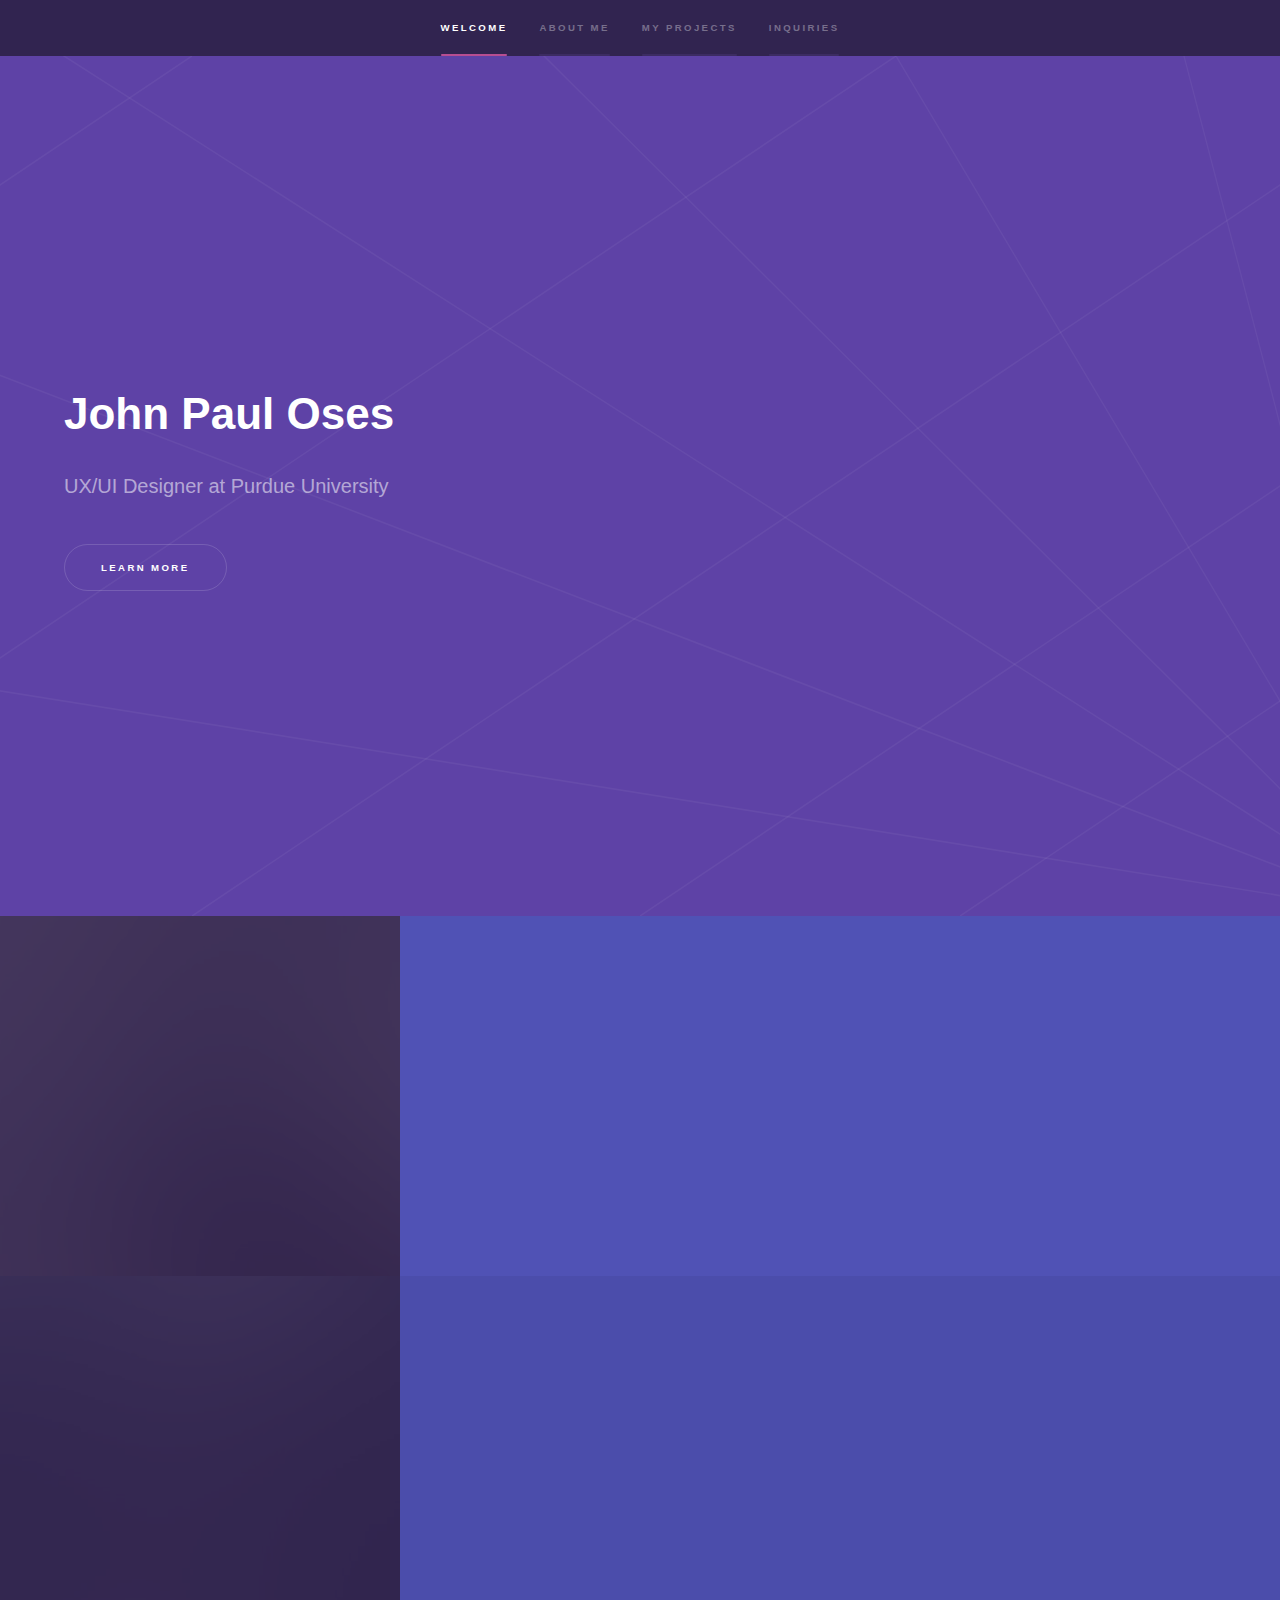
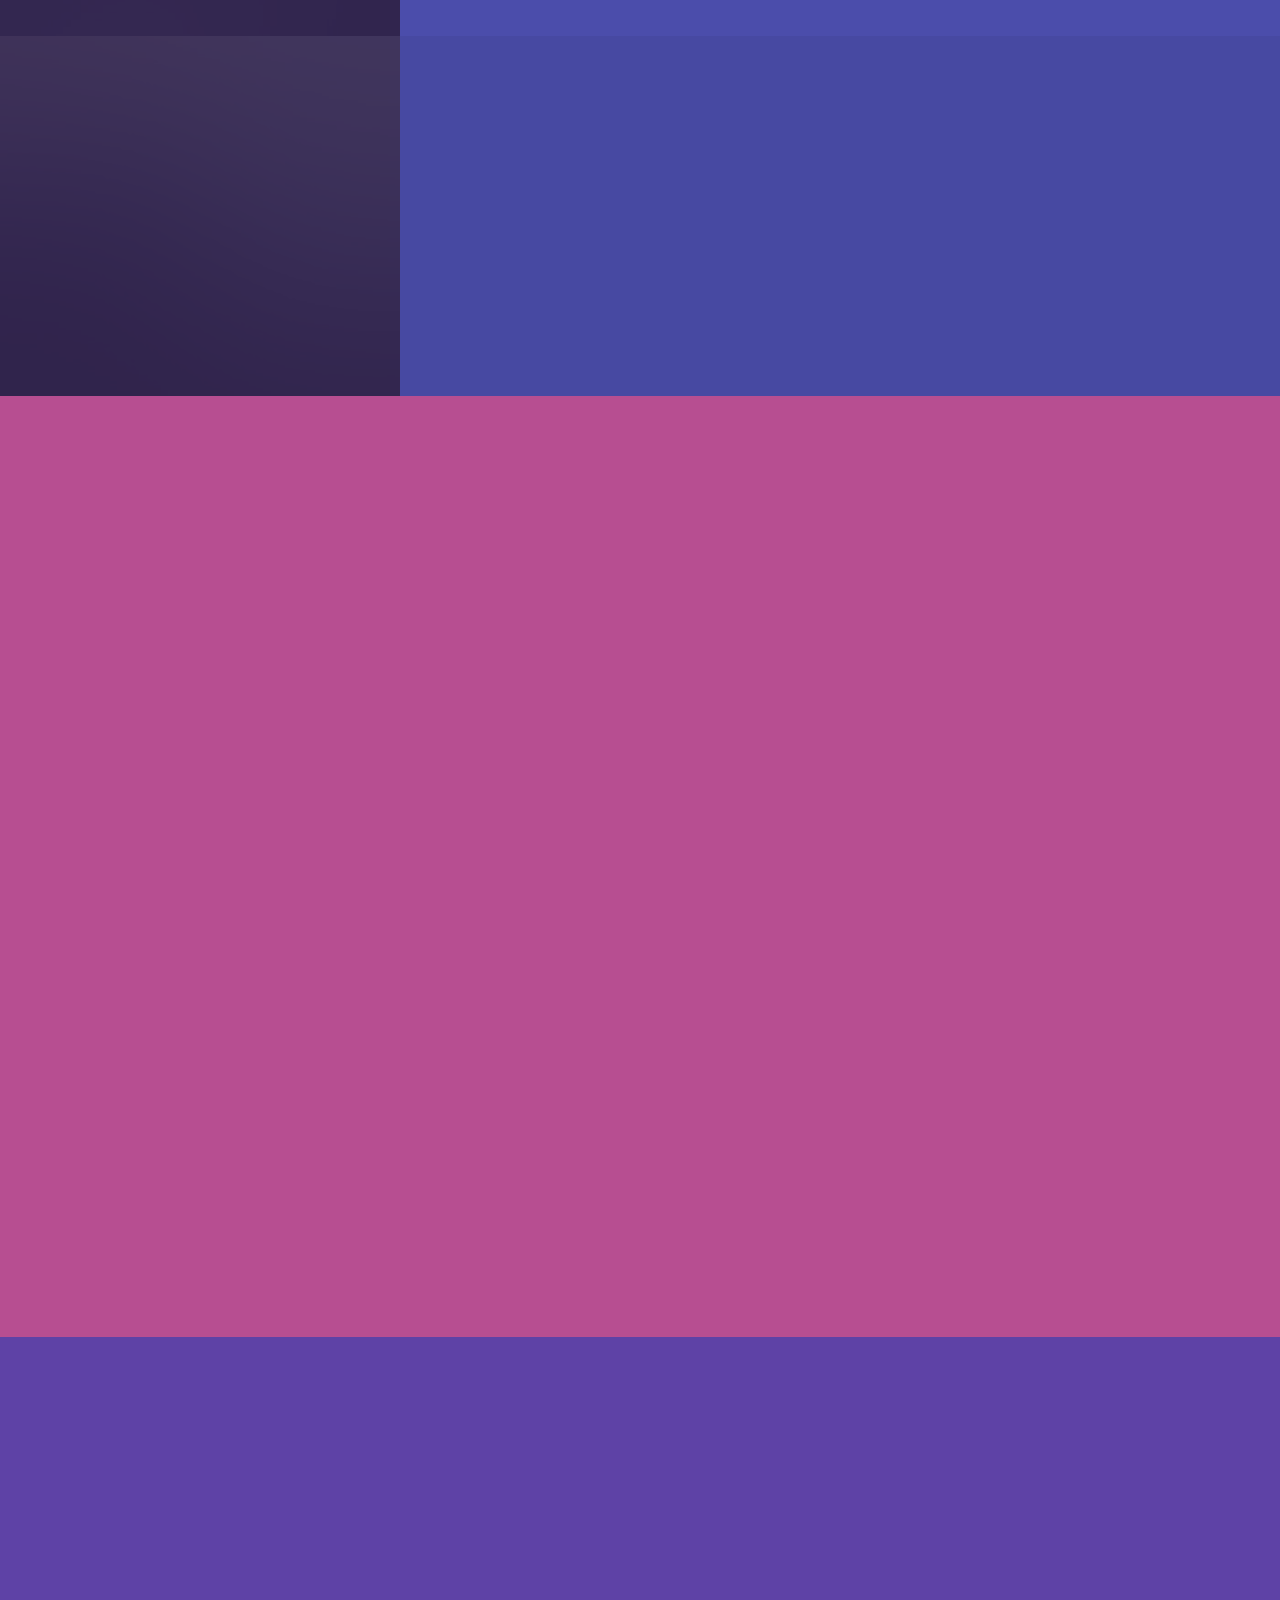
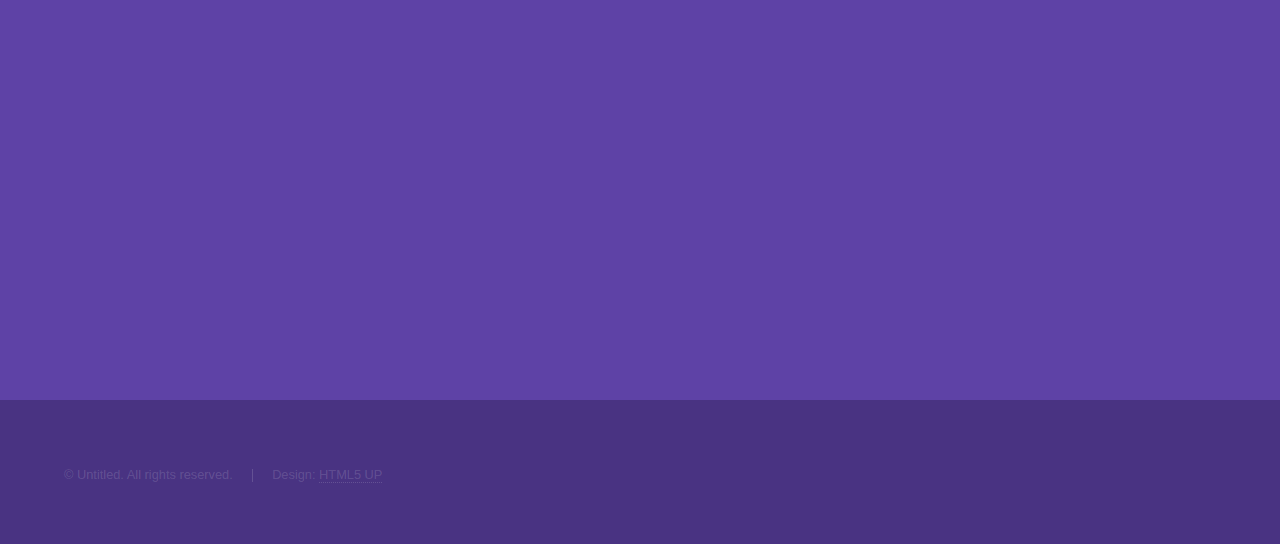
==== index.html @ 726fd867 "test commit" ====
<!DOCTYPE HTML>
<!--
	Hyperspace by HTML5 UP
	html5up.net | @ajlkn
	Free for personal and commercial use under the CCA 3.0 license (html5up.net/license)
-->
<html>
	<head>
		<title>John Paul Oses</title>
		<meta charset="utf-8" />
		<meta name="viewport" content="width=device-width, initial-scale=1, user-scalable=no" />
		<link rel="stylesheet" href="assets/css/main.css" />
		<noscript><link rel="stylesheet" href="assets/css/noscript.css" /></noscript>
	</head>
	<body class="is-preload">

		<!-- Sidebar -->
			<section id="sidebar">
				<div class="inner">
					<nav>
						<ul>
							<li><a href="#intro">Welcome</a></li>
							<li><a href="#one">About Me</a></li>
							<li><a href="#two">My Projects</a></li>
							<li><a href="#three">Inquiries</a></li>
						</ul>
					</nav>
				</div>
			</section>

		<!-- Wrapper -->
			<div id="wrapper">

				<!-- Intro -->
					<section id="intro" class="wrapper style1 fullscreen fade-up">
						<div class="inner">
							<h1>John Paul Oses</h1>
							<p>UX/UI Designer at Purdue University</p>
							<ul class="actions">
								<li><a href="#one" class="button scrolly">Learn more</a></li>
							</ul>
						</div>
					</section>

				<!-- One -->
					<section id="one" class="wrapper style2 spotlights">
						<section>
							<a href="#" class="image"><img src="images/pic01.jpg" alt="" data-position="center center" /></a>
							<div class="content">
								<div class="inner">
									<h2>Sed ipsum dolor</h2>
									<p>Phasellus convallis elit id ullamcorper pulvinar. Duis aliquam turpis mauris, eu ultricies erat malesuada quis. Aliquam dapibus.</p>
									<ul class="actions">
										<li><a href="generic.html" class="button">Learn more</a></li>
									</ul>
								</div>
							</div>
						</section>
						<section>
							<a href="#" class="image"><img src="images/pic02.jpg" alt="" data-position="top center" /></a>
							<div class="content">
								<div class="inner">
									<h2>Feugiat consequat</h2>
									<p>Phasellus convallis elit id ullamcorper pulvinar. Duis aliquam turpis mauris, eu ultricies erat malesuada quis. Aliquam dapibus.</p>
									<ul class="actions">
										<li><a href="generic.html" class="button">Learn more</a></li>
									</ul>
								</div>
							</div>
						</section>
						<section>
							<a href="#" class="image"><img src="images/pic03.jpg" alt="" data-position="25% 25%" /></a>
							<div class="content">
								<div class="inner">
									<h2>Ultricies aliquam</h2>
									<p>Phasellus convallis elit id ullamcorper pulvinar. Duis aliquam turpis mauris, eu ultricies erat malesuada quis. Aliquam dapibus.</p>
									<ul class="actions">
										<li><a href="generic.html" class="button">Learn more</a></li>
									</ul>
								</div>
							</div>
						</section>
					</section>

				<!-- Two -->
					<section id="two" class="wrapper style3 fade-up">
						<div class="inner">
							<h2>What we do</h2>
							<p>Phasellus convallis elit id ullamcorper pulvinar. Duis aliquam turpis mauris, eu ultricies erat malesuada quis. Aliquam dapibus, lacus eget hendrerit bibendum, urna est aliquam sem, sit amet imperdiet est velit quis lorem.</p>
							<div class="features">
								<section>
									<span class="icon major fa-code"></span>
									<h3>Lorem ipsum amet</h3>
									<p>Phasellus convallis elit id ullam corper amet et pulvinar. Duis aliquam turpis mauris, sed ultricies erat dapibus.</p>
								</section>
								<section>
									<span class="icon major fa-lock"></span>
									<h3>Aliquam sed nullam</h3>
									<p>Phasellus convallis elit id ullam corper amet et pulvinar. Duis aliquam turpis mauris, sed ultricies erat dapibus.</p>
								</section>
								<section>
									<span class="icon major fa-cog"></span>
									<h3>Sed erat ullam corper</h3>
									<p>Phasellus convallis elit id ullam corper amet et pulvinar. Duis aliquam turpis mauris, sed ultricies erat dapibus.</p>
								</section>
								<section>
									<span class="icon major fa-desktop"></span>
									<h3>Veroeros quis lorem</h3>
									<p>Phasellus convallis elit id ullam corper amet et pulvinar. Duis aliquam turpis mauris, sed ultricies erat dapibus.</p>
								</section>
								<section>
									<span class="icon major fa-chain"></span>
									<h3>Urna quis bibendum</h3>
									<p>Phasellus convallis elit id ullam corper amet et pulvinar. Duis aliquam turpis mauris, sed ultricies erat dapibus.</p>
								</section>
								<section>
									<span class="icon major fa-diamond"></span>
									<h3>Aliquam urna dapibus</h3>
									<p>Phasellus convallis elit id ullam corper amet et pulvinar. Duis aliquam turpis mauris, sed ultricies erat dapibus.</p>
								</section>
							</div>
							<ul class="actions">
								<li><a href="generic.html" class="button">Learn more</a></li>
							</ul>
						</div>
					</section>

				<!-- Three -->
					<section id="three" class="wrapper style1 fade-up">
						<div class="inner">
							<h2>Get in touch</h2>
							<p>Phasellus convallis elit id ullamcorper pulvinar. Duis aliquam turpis mauris, eu ultricies erat malesuada quis. Aliquam dapibus, lacus eget hendrerit bibendum, urna est aliquam sem, sit amet imperdiet est velit quis lorem.</p>
							<div class="split style1">
								<section>
									<form method="post" action="#">
										<div class="fields">
											<div class="field half">
												<label for="name">Name</label>
												<input type="text" name="name" id="name" />
											</div>
											<div class="field half">
												<label for="email">Email</label>
												<input type="text" name="email" id="email" />
											</div>
											<div class="field">
												<label for="message">Message</label>
												<textarea name="message" id="message" rows="5"></textarea>
											</div>
										</div>
										<ul class="actions">
											<li><a href="" class="button submit">Send Message</a></li>
										</ul>
									</form>
								</section>
								<section>
									<ul class="contact">
										<li>
											<h3>Address</h3>
											<span>12345 Somewhere Road #654<br />
											Nashville, TN 00000-0000<br />
											USA</span>
										</li>
										<li>
											<h3>Email</h3>
											<a href="#">user@untitled.tld</a>
										</li>
										<li>
											<h3>Phone</h3>
											<span>(000) 000-0000</span>
										</li>
										<li>
											<h3>Social</h3>
											<ul class="icons">
												<li><a href="#" class="fa-twitter"><span class="label">Twitter</span></a></li>
												<li><a href="#" class="fa-facebook"><span class="label">Facebook</span></a></li>
												<li><a href="#" class="fa-github"><span class="label">GitHub</span></a></li>
												<li><a href="#" class="fa-instagram"><span class="label">Instagram</span></a></li>
												<li><a href="#" class="fa-linkedin"><span class="label">LinkedIn</span></a></li>
											</ul>
										</li>
									</ul>
								</section>
							</div>
						</div>
					</section>

			</div>

		<!-- Footer -->
			<footer id="footer" class="wrapper style1-alt">
				<div class="inner">
					<ul class="menu">
						<li>&copy; Untitled. All rights reserved.</li><li>Design: <a href="http://html5up.net">HTML5 UP</a></li>
					</ul>
				</div>
			</footer>

		<!-- Scripts -->
			<script src="assets/js/jquery.min.js"></script>
			<script src="assets/js/jquery.scrollex.min.js"></script>
			<script src="assets/js/jquery.scrolly.min.js"></script>
			<script src="assets/js/browser.min.js"></script>
			<script src="assets/js/breakpoints.min.js"></script>
			<script src="assets/js/util.js"></script>
			<script src="assets/js/main.js"></script>

	</body>
</html>
---- assets/css/main.css ----
@import url(font-awesome.min.css);

/*
	Hyperspace by HTML5 UP
	html5up.net | @ajlkn
	Free for personal and commercial use under the CCA 3.0 license (html5up.net/license)
*/

html, body, div, span, applet, object,
iframe, h1, h2, h3, h4, h5, h6, p, blockquote,
pre, a, abbr, acronym, address, big, cite,
code, del, dfn, em, img, ins, kbd, q, s, samp,
small, strike, strong, sub, sup, tt, var, b,
u, i, center, dl, dt, dd, ol, ul, li, fieldset,
form, label, legend, table, caption, tbody,
tfoot, thead, tr, th, td, article, aside,
canvas, details, embed, figure, figcaption,
footer, header, hgroup, menu, nav, output, ruby,
section, summary, time, mark, audio, video {
	margin: 0;
	padding: 0;
	border: 0;
	font-size: 100%;
	font: inherit;
	vertical-align: baseline;}

article, aside, details, figcaption, figure,
footer, header, hgroup, menu, nav, section {
	display: block;}

body {
	line-height: 1;
}

ol, ul {
	list-style: none;
}

blockquote, q {
	quotes: none;
}

	blockquote:before, blockquote:after, q:before, q:after {
		content: '';
		content: none;
	}

table {
	border-collapse: collapse;
	border-spacing: 0;
}

body {
	-webkit-text-size-adjust: none;
}

mark {
	background-color: transparent;
	color: inherit;
}

input::-moz-focus-inner {
	border: 0;
	padding: 0;
}

input, select, textarea {
	-moz-appearance: none;
	-webkit-appearance: none;
	-ms-appearance: none;
	appearance: none;
}

/* Basic */

	@-ms-viewport {
		width: device-width;
	}

	body {
		-ms-overflow-style: scrollbar;
	}

	@media screen and (max-width: 480px) {

		html, body {
			min-width: 320px;
		}

	}

	html {
		box-sizing: border-box;
	}

	*, *:before, *:after {
		box-sizing: inherit;
	}

	body {
		background: #312450;
	}

		body.is-preload *, body.is-preload *:before, body.is-preload *:after {
			-moz-animation: none !important;
			-webkit-animation: none !important;
			-ms-animation: none !important;
			animation: none !important;
			-moz-transition: none !important;
			-webkit-transition: none !important;
			-ms-transition: none !important;
			transition: none !important;
		}

/* Type */

	body, input, select, textarea {
		color: rgba(255, 255, 255, 0.55);
		font-family: Arial, Helvetica, sans-serif;
		font-size: 16.5pt;
		font-weight: normal;
		line-height: 1.75;
	}

		@media screen and (max-width: 1680px) {

			body, input, select, textarea {
				font-size: 13pt;
			}

		}

		@media screen and (max-width: 1280px) {

			body, input, select, textarea {
				font-size: 12pt;
			}

		}

		@media screen and (max-width: 360px) {

			body, input, select, textarea {
				font-size: 11pt;
			}

		}

	a {
		-moz-transition: color 0.2s ease, border-bottom-color 0.2s ease;
		-webkit-transition: color 0.2s ease, border-bottom-color 0.2s ease;
		-ms-transition: color 0.2s ease, border-bottom-color 0.2s ease;
		transition: color 0.2s ease, border-bottom-color 0.2s ease;
		border-bottom: dotted 1px rgba(255, 255, 255, 0.35);
		color: inherit;
		text-decoration: none;
	}

		a:hover {
			border-bottom-color: transparent;
			color: #ffffff;
		}

	strong, b {
		color: #ffffff;
		font-weight: bold;
	}

	em, i {
		font-style: italic;
	}

	p {
		margin: 0 0 2em 0;
	}

	h1, h2, h3, h4, h5, h6 {
		color: #ffffff;
		font-weight: bold;
		line-height: 1.5;
		margin: 0 0 0.5em 0;
	}

		h1 a, h2 a, h3 a, h4 a, h5 a, h6 a {
			color: inherit;
			text-decoration: none;
		}

	h1 {
		font-size: 2.75em;
	}

		h1.major {
			margin: 0 0 1.3em 0;
			position: relative;
			padding-bottom: 0.35em;
		}

			h1.major:after {
				background-image: -moz-linear-gradient(to right, #5e42a6, #b74e91);
				background-image: -webkit-linear-gradient(to right, #5e42a6, #b74e91);
				background-image: -ms-linear-gradient(to right, #5e42a6, #b74e91);
				background-image: linear-gradient(to right, #5e42a6, #b74e91);
				-moz-transition: max-width 0.2s ease;
				-webkit-transition: max-width 0.2s ease;
				-ms-transition: max-width 0.2s ease;
				transition: max-width 0.2s ease;
				border-radius: 0.2em;
				bottom: 0;
				content: '';
				height: 0.05em;
				position: absolute;
				right: 0;
				width: 100%;
			}

	h2 {
		font-size: 1.75em;
	}

	h3 {
		font-size: 1.1em;
	}

	h4 {
		font-size: 1em;
	}

	h5 {
		font-size: 0.8em;
	}

	h6 {
		font-size: 0.6em;
	}

	@media screen and (max-width: 736px) {

		h1 {
			font-size: 2em;
		}

		h2 {
			font-size: 1.25em;
		}

		h3 {
			font-size: 1em;
		}

		h4 {
			font-size: 0.8em;
		}

		h5 {
			font-size: 0.6em;
		}

		h6 {
			font-size: 0.6em;
		}

	}

	sub {
		font-size: 0.8em;
		position: relative;
		top: 0.5em;
	}

	sup {
		font-size: 0.8em;
		position: relative;
		top: -0.5em;
	}

	blockquote {
		border-left: solid 4px rgba(255, 255, 255, 0.15);
		font-style: italic;
		margin: 0 0 2em 0;
		padding: 0.5em 0 0.5em 2em;
	}

	code {
		background: rgba(255, 255, 255, 0.05);
		border-radius: 0.25em;
		border: solid 1px rgba(255, 255, 255, 0.15);
		font-family: "Courier New", monospace;
		font-size: 0.9em;
		margin: 0 0.25em;
		padding: 0.25em 0.65em;
	}

	pre {
		-webkit-overflow-scrolling: touch;
		font-family: "Courier New", monospace;
		font-size: 0.9em;
		margin: 0 0 2em 0;
	}

		pre code {
			display: block;
			line-height: 1.75em;
			padding: 1em 1.5em;
			overflow-x: auto;
		}

	hr {
		border: 0;
		border-bottom: solid 1px rgba(255, 255, 255, 0.15);
		margin: 2em 0;
	}

		hr.major {
			margin: 3em 0;
		}

	.align-left {
		text-align: left;
	}

	.align-center {
		text-align: center;
	}

	.align-right {
		text-align: right;
	}

/* Row */

	.row {
		display: flex;
		flex-wrap: wrap;
		box-sizing: border-box;
		align-items: stretch;
	}

		.row > * {
			box-sizing: border-box;
		}

		.row.gtr-uniform > * > :last-child {
			margin-bottom: 0;
		}

		.row.aln-left {
			justify-content: flex-start;
		}

		.row.aln-center {
			justify-content: center;
		}

		.row.aln-right {
			justify-content: flex-end;
		}

		.row.aln-top {
			align-items: flex-start;
		}

		.row.aln-middle {
			align-items: center;
		}

		.row.aln-bottom {
			align-items: flex-end;
		}

		.row > .imp {
			order: -1;
		}

		.row > .col-1 {
			width: 8.3333333333%;
		}

		.row > .off-1 {
			margin-left: 8.3333333333%;
		}

		.row > .col-2 {
			width: 16.6666666667%;
		}

		.row > .off-2 {
			margin-left: 16.6666666667%;
		}

		.row > .col-3 {
			width: 25%;
		}

		.row > .off-3 {
			margin-left: 25%;
		}

		.row > .col-4 {
			width: 33.3333333333%;
		}

		.row > .off-4 {
			margin-left: 33.3333333333%;
		}

		.row > .col-5 {
			width: 41.6666666667%;
		}

		.row > .off-5 {
			margin-left: 41.6666666667%;
		}

		.row > .col-6 {
			width: 50%;
		}

		.row > .off-6 {
			margin-left: 50%;
		}

		.row > .col-7 {
			width: 58.3333333333%;
		}

		.row > .off-7 {
			margin-left: 58.3333333333%;
		}

		.row > .col-8 {
			width: 66.6666666667%;
		}

		.row > .off-8 {
			margin-left: 66.6666666667%;
		}

		.row > .col-9 {
			width: 75%;
		}

		.row > .off-9 {
			margin-left: 75%;
		}

		.row > .col-10 {
			width: 83.3333333333%;
		}

		.row > .off-10 {
			margin-left: 83.3333333333%;
		}

		.row > .col-11 {
			width: 91.6666666667%;
		}

		.row > .off-11 {
			margin-left: 91.6666666667%;
		}

		.row > .col-12 {
			width: 100%;
		}

		.row > .off-12 {
			margin-left: 100%;
		}

		.row.gtr-0 {
			margin-top: 0;
			margin-left: 0em;
		}

			.row.gtr-0 > * {
				padding: 0 0 0 0em;
			}

			.row.gtr-0.gtr-uniform {
				margin-top: 0em;
			}

				.row.gtr-0.gtr-uniform > * {
					padding-top: 0em;
				}

		.row.gtr-25 {
			margin-top: 0;
			margin-left: -0.375em;
		}

			.row.gtr-25 > * {
				padding: 0 0 0 0.375em;
			}

			.row.gtr-25.gtr-uniform {
				margin-top: -0.375em;
			}

				.row.gtr-25.gtr-uniform > * {
					padding-top: 0.375em;
				}

		.row.gtr-50 {
			margin-top: 0;
			margin-left: -0.75em;
		}

			.row.gtr-50 > * {
				padding: 0 0 0 0.75em;
			}

			.row.gtr-50.gtr-uniform {
				margin-top: -0.75em;
			}

				.row.gtr-50.gtr-uniform > * {
					padding-top: 0.75em;
				}

		.row {
			margin-top: 0;
			margin-left: -1.5em;
		}

			.row > * {
				padding: 0 0 0 1.5em;
			}

			.row.gtr-uniform {
				margin-top: -1.5em;
			}

				.row.gtr-uniform > * {
					padding-top: 1.5em;
				}

		.row.gtr-150 {
			margin-top: 0;
			margin-left: -2.25em;
		}

			.row.gtr-150 > * {
				padding: 0 0 0 2.25em;
			}

			.row.gtr-150.gtr-uniform {
				margin-top: -2.25em;
			}

				.row.gtr-150.gtr-uniform > * {
					padding-top: 2.25em;
				}

		.row.gtr-200 {
			margin-top: 0;
			margin-left: -3em;
		}

			.row.gtr-200 > * {
				padding: 0 0 0 3em;
			}

			.row.gtr-200.gtr-uniform {
				margin-top: -3em;
			}

				.row.gtr-200.gtr-uniform > * {
					padding-top: 3em;
				}

		@media screen and (max-width: 1680px) {

			.row {
				display: flex;
				flex-wrap: wrap;
				box-sizing: border-box;
				align-items: stretch;
			}

				.row > * {
					box-sizing: border-box;
				}

				.row.gtr-uniform > * > :last-child {
					margin-bottom: 0;
				}

				.row.aln-left {
					justify-content: flex-start;
				}

				.row.aln-center {
					justify-content: center;
				}

				.row.aln-right {
					justify-content: flex-end;
				}

				.row.aln-top {
					align-items: flex-start;
				}

				.row.aln-middle {
					align-items: center;
				}

				.row.aln-bottom {
					align-items: flex-end;
				}

				.row > .imp-xlarge {
					order: -1;
				}

				.row > .col-1-xlarge {
					width: 8.3333333333%;
				}

				.row > .off-1-xlarge {
					margin-left: 8.3333333333%;
				}

				.row > .col-2-xlarge {
					width: 16.6666666667%;
				}

				.row > .off-2-xlarge {
					margin-left: 16.6666666667%;
				}

				.row > .col-3-xlarge {
					width: 25%;
				}

				.row > .off-3-xlarge {
					margin-left: 25%;
				}

				.row > .col-4-xlarge {
					width: 33.3333333333%;
				}

				.row > .off-4-xlarge {
					margin-left: 33.3333333333%;
				}

				.row > .col-5-xlarge {
					width: 41.6666666667%;
				}

				.row > .off-5-xlarge {
					margin-left: 41.6666666667%;
				}

				.row > .col-6-xlarge {
					width: 50%;
				}

				.row > .off-6-xlarge {
					margin-left: 50%;
				}

				.row > .col-7-xlarge {
					width: 58.3333333333%;
				}

				.row > .off-7-xlarge {
					margin-left: 58.3333333333%;
				}

				.row > .col-8-xlarge {
					width: 66.6666666667%;
				}

				.row > .off-8-xlarge {
					margin-left: 66.6666666667%;
				}

				.row > .col-9-xlarge {
					width: 75%;
				}

				.row > .off-9-xlarge {
					margin-left: 75%;
				}

				.row > .col-10-xlarge {
					width: 83.3333333333%;
				}

				.row > .off-10-xlarge {
					margin-left: 83.3333333333%;
				}

				.row > .col-11-xlarge {
					width: 91.6666666667%;
				}

				.row > .off-11-xlarge {
					margin-left: 91.6666666667%;
				}

				.row > .col-12-xlarge {
					width: 100%;
				}

				.row > .off-12-xlarge {
					margin-left: 100%;
				}

				.row.gtr-0 {
					margin-top: 0;
					margin-left: 0em;
				}

					.row.gtr-0 > * {
						padding: 0 0 0 0em;
					}

					.row.gtr-0.gtr-uniform {
						margin-top: 0em;
					}

						.row.gtr-0.gtr-uniform > * {
							padding-top: 0em;
						}

				.row.gtr-25 {
					margin-top: 0;
					margin-left: -0.375em;
				}

					.row.gtr-25 > * {
						padding: 0 0 0 0.375em;
					}

					.row.gtr-25.gtr-uniform {
						margin-top: -0.375em;
					}

						.row.gtr-25.gtr-uniform > * {
							padding-top: 0.375em;
						}

				.row.gtr-50 {
					margin-top: 0;
					margin-left: -0.75em;
				}

					.row.gtr-50 > * {
						padding: 0 0 0 0.75em;
					}

					.row.gtr-50.gtr-uniform {
						margin-top: -0.75em;
					}

						.row.gtr-50.gtr-uniform > * {
							padding-top: 0.75em;
						}

				.row {
					margin-top: 0;
					margin-left: -1.5em;
				}

					.row > * {
						padding: 0 0 0 1.5em;
					}

					.row.gtr-uniform {
						margin-top: -1.5em;
					}

						.row.gtr-uniform > * {
							padding-top: 1.5em;
						}

				.row.gtr-150 {
					margin-top: 0;
					margin-left: -2.25em;
				}

					.row.gtr-150 > * {
						padding: 0 0 0 2.25em;
					}

					.row.gtr-150.gtr-uniform {
						margin-top: -2.25em;
					}

						.row.gtr-150.gtr-uniform > * {
							padding-top: 2.25em;
						}

				.row.gtr-200 {
					margin-top: 0;
					margin-left: -3em;
				}

					.row.gtr-200 > * {
						padding: 0 0 0 3em;
					}

					.row.gtr-200.gtr-uniform {
						margin-top: -3em;
					}

						.row.gtr-200.gtr-uniform > * {
							padding-top: 3em;
						}

		}

		@media screen and (max-width: 1280px) {

			.row {
				display: flex;
				flex-wrap: wrap;
				box-sizing: border-box;
				align-items: stretch;
			}

				.row > * {
					box-sizing: border-box;
				}

				.row.gtr-uniform > * > :last-child {
					margin-bottom: 0;
				}

				.row.aln-left {
					justify-content: flex-start;
				}

				.row.aln-center {
					justify-content: center;
				}

				.row.aln-right {
					justify-content: flex-end;
				}

				.row.aln-top {
					align-items: flex-start;
				}

				.row.aln-middle {
					align-items: center;
				}

				.row.aln-bottom {
					align-items: flex-end;
				}

				.row > .imp-large {
					order: -1;
				}

				.row > .col-1-large {
					width: 8.3333333333%;
				}

				.row > .off-1-large {
					margin-left: 8.3333333333%;
				}

				.row > .col-2-large {
					width: 16.6666666667%;
				}

				.row > .off-2-large {
					margin-left: 16.6666666667%;
				}

				.row > .col-3-large {
					width: 25%;
				}

				.row > .off-3-large {
					margin-left: 25%;
				}

				.row > .col-4-large {
					width: 33.3333333333%;
				}

				.row > .off-4-large {
					margin-left: 33.3333333333%;
				}

				.row > .col-5-large {
					width: 41.6666666667%;
				}

				.row > .off-5-large {
					margin-left: 41.6666666667%;
				}

				.row > .col-6-large {
					width: 50%;
				}

				.row > .off-6-large {
					margin-left: 50%;
				}

				.row > .col-7-large {
					width: 58.3333333333%;
				}

				.row > .off-7-large {
					margin-left: 58.3333333333%;
				}

				.row > .col-8-large {
					width: 66.6666666667%;
				}

				.row > .off-8-large {
					margin-left: 66.6666666667%;
				}

				.row > .col-9-large {
					width: 75%;
				}

				.row > .off-9-large {
					margin-left: 75%;
				}

				.row > .col-10-large {
					width: 83.3333333333%;
				}

				.row > .off-10-large {
					margin-left: 83.3333333333%;
				}

				.row > .col-11-large {
					width: 91.6666666667%;
				}

				.row > .off-11-large {
					margin-left: 91.6666666667%;
				}

				.row > .col-12-large {
					width: 100%;
				}

				.row > .off-12-large {
					margin-left: 100%;
				}

				.row.gtr-0 {
					margin-top: 0;
					margin-left: 0em;
				}

					.row.gtr-0 > * {
						padding: 0 0 0 0em;
					}

					.row.gtr-0.gtr-uniform {
						margin-top: 0em;
					}

						.row.gtr-0.gtr-uniform > * {
							padding-top: 0em;
						}

				.row.gtr-25 {
					margin-top: 0;
					margin-left: -0.375em;
				}

					.row.gtr-25 > * {
						padding: 0 0 0 0.375em;
					}

					.row.gtr-25.gtr-uniform {
						margin-top: -0.375em;
					}

						.row.gtr-25.gtr-uniform > * {
							padding-top: 0.375em;
						}

				.row.gtr-50 {
					margin-top: 0;
					margin-left: -0.75em;
				}

					.row.gtr-50 > * {
						padding: 0 0 0 0.75em;
					}

					.row.gtr-50.gtr-uniform {
						margin-top: -0.75em;
					}

						.row.gtr-50.gtr-uniform > * {
							padding-top: 0.75em;
						}

				.row {
					margin-top: 0;
					margin-left: -1.5em;
				}

					.row > * {
						padding: 0 0 0 1.5em;
					}

					.row.gtr-uniform {
						margin-top: -1.5em;
					}

						.row.gtr-uniform > * {
							padding-top: 1.5em;
						}

				.row.gtr-150 {
					margin-top: 0;
					margin-left: -2.25em;
				}

					.row.gtr-150 > * {
						padding: 0 0 0 2.25em;
					}

					.row.gtr-150.gtr-uniform {
						margin-top: -2.25em;
					}

						.row.gtr-150.gtr-uniform > * {
							padding-top: 2.25em;
						}

				.row.gtr-200 {
					margin-top: 0;
					margin-left: -3em;
				}

					.row.gtr-200 > * {
						padding: 0 0 0 3em;
					}

					.row.gtr-200.gtr-uniform {
						margin-top: -3em;
					}

						.row.gtr-200.gtr-uniform > * {
							padding-top: 3em;
						}

		}

		@media screen and (max-width: 980px) {

			.row {
				display: flex;
				flex-wrap: wrap;
				box-sizing: border-box;
				align-items: stretch;
			}

				.row > * {
					box-sizing: border-box;
				}

				.row.gtr-uniform > * > :last-child {
					margin-bottom: 0;
				}

				.row.aln-left {
					justify-content: flex-start;
				}

				.row.aln-center {
					justify-content: center;
				}

				.row.aln-right {
					justify-content: flex-end;
				}

				.row.aln-top {
					align-items: flex-start;
				}

				.row.aln-middle {
					align-items: center;
				}

				.row.aln-bottom {
					align-items: flex-end;
				}

				.row > .imp-medium {
					order: -1;
				}

				.row > .col-1-medium {
					width: 8.3333333333%;
				}

				.row > .off-1-medium {
					margin-left: 8.3333333333%;
				}

				.row > .col-2-medium {
					width: 16.6666666667%;
				}

				.row > .off-2-medium {
					margin-left: 16.6666666667%;
				}

				.row > .col-3-medium {
					width: 25%;
				}

				.row > .off-3-medium {
					margin-left: 25%;
				}

				.row > .col-4-medium {
					width: 33.3333333333%;
				}

				.row > .off-4-medium {
					margin-left: 33.3333333333%;
				}

				.row > .col-5-medium {
					width: 41.6666666667%;
				}

				.row > .off-5-medium {
					margin-left: 41.6666666667%;
				}

				.row > .col-6-medium {
					width: 50%;
				}

				.row > .off-6-medium {
					margin-left: 50%;
				}

				.row > .col-7-medium {
					width: 58.3333333333%;
				}

				.row > .off-7-medium {
					margin-left: 58.3333333333%;
				}

				.row > .col-8-medium {
					width: 66.6666666667%;
				}

				.row > .off-8-medium {
					margin-left: 66.6666666667%;
				}

				.row > .col-9-medium {
					width: 75%;
				}

				.row > .off-9-medium {
					margin-left: 75%;
				}

				.row > .col-10-medium {
					width: 83.3333333333%;
				}

				.row > .off-10-medium {
					margin-left: 83.3333333333%;
				}

				.row > .col-11-medium {
					width: 91.6666666667%;
				}

				.row > .off-11-medium {
					margin-left: 91.6666666667%;
				}

				.row > .col-12-medium {
					width: 100%;
				}

				.row > .off-12-medium {
					margin-left: 100%;
				}

				.row.gtr-0 {
					margin-top: 0;
					margin-left: 0em;
				}

					.row.gtr-0 > * {
						padding: 0 0 0 0em;
					}

					.row.gtr-0.gtr-uniform {
						margin-top: 0em;
					}

						.row.gtr-0.gtr-uniform > * {
							padding-top: 0em;
						}

				.row.gtr-25 {
					margin-top: 0;
					margin-left: -0.375em;
				}

					.row.gtr-25 > * {
						padding: 0 0 0 0.375em;
					}

					.row.gtr-25.gtr-uniform {
						margin-top: -0.375em;
					}

						.row.gtr-25.gtr-uniform > * {
							padding-top: 0.375em;
						}

				.row.gtr-50 {
					margin-top: 0;
					margin-left: -0.75em;
				}

					.row.gtr-50 > * {
						padding: 0 0 0 0.75em;
					}

					.row.gtr-50.gtr-uniform {
						margin-top: -0.75em;
					}

						.row.gtr-50.gtr-uniform > * {
							padding-top: 0.75em;
						}

				.row {
					margin-top: 0;
					margin-left: -1.5em;
				}

					.row > * {
						padding: 0 0 0 1.5em;
					}

					.row.gtr-uniform {
						margin-top: -1.5em;
					}

						.row.gtr-uniform > * {
							padding-top: 1.5em;
						}

				.row.gtr-150 {
					margin-top: 0;
					margin-left: -2.25em;
				}

					.row.gtr-150 > * {
						padding: 0 0 0 2.25em;
					}

					.row.gtr-150.gtr-uniform {
						margin-top: -2.25em;
					}

						.row.gtr-150.gtr-uniform > * {
							padding-top: 2.25em;
						}

				.row.gtr-200 {
					margin-top: 0;
					margin-left: -3em;
				}

					.row.gtr-200 > * {
						padding: 0 0 0 3em;
					}

					.row.gtr-200.gtr-uniform {
						margin-top: -3em;
					}

						.row.gtr-200.gtr-uniform > * {
							padding-top: 3em;
						}

		}

		@media screen and (max-width: 736px) {

			.row {
				display: flex;
				flex-wrap: wrap;
				box-sizing: border-box;
				align-items: stretch;
			}

				.row > * {
					box-sizing: border-box;
				}

				.row.gtr-uniform > * > :last-child {
					margin-bottom: 0;
				}

				.row.aln-left {
					justify-content: flex-start;
				}

				.row.aln-center {
					justify-content: center;
				}

				.row.aln-right {
					justify-content: flex-end;
				}

				.row.aln-top {
					align-items: flex-start;
				}

				.row.aln-middle {
					align-items: center;
				}

				.row.aln-bottom {
					align-items: flex-end;
				}

				.row > .imp-small {
					order: -1;
				}

				.row > .col-1-small {
					width: 8.3333333333%;
				}

				.row > .off-1-small {
					margin-left: 8.3333333333%;
				}

				.row > .col-2-small {
					width: 16.6666666667%;
				}

				.row > .off-2-small {
					margin-left: 16.6666666667%;
				}

				.row > .col-3-small {
					width: 25%;
				}

				.row > .off-3-small {
					margin-left: 25%;
				}

				.row > .col-4-small {
					width: 33.3333333333%;
				}

				.row > .off-4-small {
					margin-left: 33.3333333333%;
				}

				.row > .col-5-small {
					width: 41.6666666667%;
				}

				.row > .off-5-small {
					margin-left: 41.6666666667%;
				}

				.row > .col-6-small {
					width: 50%;
				}

				.row > .off-6-small {
					margin-left: 50%;
				}

				.row > .col-7-small {
					width: 58.3333333333%;
				}

				.row > .off-7-small {
					margin-left: 58.3333333333%;
				}

				.row > .col-8-small {
					width: 66.6666666667%;
				}

				.row > .off-8-small {
					margin-left: 66.6666666667%;
				}

				.row > .col-9-small {
					width: 75%;
				}

				.row > .off-9-small {
					margin-left: 75%;
				}

				.row > .col-10-small {
					width: 83.3333333333%;
				}

				.row > .off-10-small {
					margin-left: 83.3333333333%;
				}

				.row > .col-11-small {
					width: 91.6666666667%;
				}

				.row > .off-11-small {
					margin-left: 91.6666666667%;
				}

				.row > .col-12-small {
					width: 100%;
				}

				.row > .off-12-small {
					margin-left: 100%;
				}

				.row.gtr-0 {
					margin-top: 0;
					margin-left: 0em;
				}

					.row.gtr-0 > * {
						padding: 0 0 0 0em;
					}

					.row.gtr-0.gtr-uniform {
						margin-top: 0em;
					}

						.row.gtr-0.gtr-uniform > * {
							padding-top: 0em;
						}

				.row.gtr-25 {
					margin-top: 0;
					margin-left: -0.375em;
				}

					.row.gtr-25 > * {
						padding: 0 0 0 0.375em;
					}

					.row.gtr-25.gtr-uniform {
						margin-top: -0.375em;
					}

						.row.gtr-25.gtr-uniform > * {
							padding-top: 0.375em;
						}

				.row.gtr-50 {
					margin-top: 0;
					margin-left: -0.75em;
				}

					.row.gtr-50 > * {
						padding: 0 0 0 0.75em;
					}

					.row.gtr-50.gtr-uniform {
						margin-top: -0.75em;
					}

						.row.gtr-50.gtr-uniform > * {
							padding-top: 0.75em;
						}

				.row {
					margin-top: 0;
					margin-left: -1.5em;
				}

					.row > * {
						padding: 0 0 0 1.5em;
					}

					.row.gtr-uniform {
						margin-top: -1.5em;
					}

						.row.gtr-uniform > * {
							padding-top: 1.5em;
						}

				.row.gtr-150 {
					margin-top: 0;
					margin-left: -2.25em;
				}

					.row.gtr-150 > * {
						padding: 0 0 0 2.25em;
					}

					.row.gtr-150.gtr-uniform {
						margin-top: -2.25em;
					}

						.row.gtr-150.gtr-uniform > * {
							padding-top: 2.25em;
						}

				.row.gtr-200 {
					margin-top: 0;
					margin-left: -3em;
				}

					.row.gtr-200 > * {
						padding: 0 0 0 3em;
					}

					.row.gtr-200.gtr-uniform {
						margin-top: -3em;
					}

						.row.gtr-200.gtr-uniform > * {
							padding-top: 3em;
						}

		}

		@media screen and (max-width: 480px) {

			.row {
				display: flex;
				flex-wrap: wrap;
				box-sizing: border-box;
				align-items: stretch;
			}

				.row > * {
					box-sizing: border-box;
				}

				.row.gtr-uniform > * > :last-child {
					margin-bottom: 0;
				}

				.row.aln-left {
					justify-content: flex-start;
				}

				.row.aln-center {
					justify-content: center;
				}

				.row.aln-right {
					justify-content: flex-end;
				}

				.row.aln-top {
					align-items: flex-start;
				}

				.row.aln-middle {
					align-items: center;
				}

				.row.aln-bottom {
					align-items: flex-end;
				}

				.row > .imp-xsmall {
					order: -1;
				}

				.row > .col-1-xsmall {
					width: 8.3333333333%;
				}

				.row > .off-1-xsmall {
					margin-left: 8.3333333333%;
				}

				.row > .col-2-xsmall {
					width: 16.6666666667%;
				}

				.row > .off-2-xsmall {
					margin-left: 16.6666666667%;
				}

				.row > .col-3-xsmall {
					width: 25%;
				}

				.row > .off-3-xsmall {
					margin-left: 25%;
				}

				.row > .col-4-xsmall {
					width: 33.3333333333%;
				}

				.row > .off-4-xsmall {
					margin-left: 33.3333333333%;
				}

				.row > .col-5-xsmall {
					width: 41.6666666667%;
				}

				.row > .off-5-xsmall {
					margin-left: 41.6666666667%;
				}

				.row > .col-6-xsmall {
					width: 50%;
				}

				.row > .off-6-xsmall {
					margin-left: 50%;
				}

				.row > .col-7-xsmall {
					width: 58.3333333333%;
				}

				.row > .off-7-xsmall {
					margin-left: 58.3333333333%;
				}

				.row > .col-8-xsmall {
					width: 66.6666666667%;
				}

				.row > .off-8-xsmall {
					margin-left: 66.6666666667%;
				}

				.row > .col-9-xsmall {
					width: 75%;
				}

				.row > .off-9-xsmall {
					margin-left: 75%;
				}

				.row > .col-10-xsmall {
					width: 83.3333333333%;
				}

				.row > .off-10-xsmall {
					margin-left: 83.3333333333%;
				}

				.row > .col-11-xsmall {
					width: 91.6666666667%;
				}

				.row > .off-11-xsmall {
					margin-left: 91.6666666667%;
				}

				.row > .col-12-xsmall {
					width: 100%;
				}

				.row > .off-12-xsmall {
					margin-left: 100%;
				}

				.row.gtr-0 {
					margin-top: 0;
					margin-left: 0em;
				}

					.row.gtr-0 > * {
						padding: 0 0 0 0em;
					}

					.row.gtr-0.gtr-uniform {
						margin-top: 0em;
					}

						.row.gtr-0.gtr-uniform > * {
							padding-top: 0em;
						}

				.row.gtr-25 {
					margin-top: 0;
					margin-left: -0.375em;
				}

					.row.gtr-25 > * {
						padding: 0 0 0 0.375em;
					}

					.row.gtr-25.gtr-uniform {
						margin-top: -0.375em;
					}

						.row.gtr-25.gtr-uniform > * {
							padding-top: 0.375em;
						}

				.row.gtr-50 {
					margin-top: 0;
					margin-left: -0.75em;
				}

					.row.gtr-50 > * {
						padding: 0 0 0 0.75em;
					}

					.row.gtr-50.gtr-uniform {
						margin-top: -0.75em;
					}

						.row.gtr-50.gtr-uniform > * {
							padding-top: 0.75em;
						}

				.row {
					margin-top: 0;
					margin-left: -1.5em;
				}

					.row > * {
						padding: 0 0 0 1.5em;
					}

					.row.gtr-uniform {
						margin-top: -1.5em;
					}

						.row.gtr-uniform > * {
							padding-top: 1.5em;
						}

				.row.gtr-150 {
					margin-top: 0;
					margin-left: -2.25em;
				}

					.row.gtr-150 > * {
						padding: 0 0 0 2.25em;
					}

					.row.gtr-150.gtr-uniform {
						margin-top: -2.25em;
					}

						.row.gtr-150.gtr-uniform > * {
							padding-top: 2.25em;
						}

				.row.gtr-200 {
					margin-top: 0;
					margin-left: -3em;
				}

					.row.gtr-200 > * {
						padding: 0 0 0 3em;
					}

					.row.gtr-200.gtr-uniform {
						margin-top: -3em;
					}

						.row.gtr-200.gtr-uniform > * {
							padding-top: 3em;
						}

		}

/* Box */

	.box {
		border-radius: 0.25em;
		border: solid 1px rgba(255, 255, 255, 0.15);
		margin-bottom: 2em;
		padding: 1.5em;
	}

		.box > :last-child,
		.box > :last-child > :last-child,
		.box > :last-child > :last-child > :last-child {
			margin-bottom: 0;
		}

		.box.alt {
			border: 0;
			border-radius: 0;
			padding: 0;
		}

/* Button */

	input[type="submit"],
	input[type="reset"],
	input[type="button"],
	button,
	.button {
		-moz-appearance: none;
		-webkit-appearance: none;
		-ms-appearance: none;
		appearance: none;
		-moz-transition: border-color 0.2s ease;
		-webkit-transition: border-color 0.2s ease;
		-ms-transition: border-color 0.2s ease;
		transition: border-color 0.2s ease;
		background-color: transparent;
		border: solid 1px !important;
		border-color: rgba(255, 255, 255, 0.15) !important;
		border-radius: 3em;
		color: #ffffff !important;
		cursor: pointer;
		display: inline-block;
		font-size: 0.6em;
		font-weight: bold;
		height: calc(4.75em + 2px);
		letter-spacing: 0.25em;
		line-height: 4.75em;
		outline: 0;
		padding: 0 3.75em;
		position: relative;
		text-align: center;
		text-decoration: none;
		text-transform: uppercase;
		white-space: nowrap;
	}

		input[type="submit"]:after,
		input[type="reset"]:after,
		input[type="button"]:after,
		button:after,
		.button:after {
			-moz-transform: scale(0.25);
			-webkit-transform: scale(0.25);
			-ms-transform: scale(0.25);
			transform: scale(0.25);
			pointer-events: none;
			-moz-transition: opacity 0.2s ease, -moz-transform 0.2s ease;
			-webkit-transition: opacity 0.2s ease, -webkit-transform 0.2s ease;
			-ms-transition: opacity 0.2s ease, -ms-transform 0.2s ease;
			transition: opacity 0.2s ease, transform 0.2s ease;
			background: #ffffff;
			border-radius: 3em;
			content: '';
			height: 100%;
			left: 0;
			opacity: 0;
			position: absolute;
			top: 0;
			width: 100%;
		}

		input[type="submit"].icon:before,
		input[type="reset"].icon:before,
		input[type="button"].icon:before,
		button.icon:before,
		.button.icon:before {
			margin-right: 0.75em;
		}

		input[type="submit"].fit,
		input[type="reset"].fit,
		input[type="button"].fit,
		button.fit,
		.button.fit {
			width: 100%;
		}

		input[type="submit"].small,
		input[type="reset"].small,
		input[type="button"].small,
		button.small,
		.button.small {
			font-size: 0.4em;
		}

		input[type="submit"].large,
		input[type="reset"].large,
		input[type="button"].large,
		button.large,
		.button.large {
			font-size: 0.8em;
		}

		input[type="submit"].primary,
		input[type="reset"].primary,
		input[type="button"].primary,
		button.primary,
		.button.primary {
			background-color: #ffffff;
			color: #312450 !important;
		}

			input[type="submit"].primary:after,
			input[type="reset"].primary:after,
			input[type="button"].primary:after,
			button.primary:after,
			.button.primary:after {
				display: none;
			}

		input[type="submit"].disabled, input[type="submit"]:disabled,
		input[type="reset"].disabled,
		input[type="reset"]:disabled,
		input[type="button"].disabled,
		input[type="button"]:disabled,
		button.disabled,
		button:disabled,
		.button.disabled,
		.button:disabled {
			cursor: default;
			opacity: 0.5;
			pointer-events: none;
		}

		input[type="submit"]:hover,
		input[type="reset"]:hover,
		input[type="button"]:hover,
		button:hover,
		.button:hover {
			border-color: rgba(255, 255, 255, 0.55) !important;
		}

			input[type="submit"]:hover:after,
			input[type="reset"]:hover:after,
			input[type="button"]:hover:after,
			button:hover:after,
			.button:hover:after {
				opacity: 0.05;
				-moz-transform: scale(1);
				-webkit-transform: scale(1);
				-ms-transform: scale(1);
				transform: scale(1);
			}

			input[type="submit"]:hover:active,
			input[type="reset"]:hover:active,
			input[type="button"]:hover:active,
			button:hover:active,
			.button:hover:active {
				border-color: #ffffff !important;
			}

				input[type="submit"]:hover:active:after,
				input[type="reset"]:hover:active:after,
				input[type="button"]:hover:active:after,
				button:hover:active:after,
				.button:hover:active:after {
					opacity: 0.1;
				}

/* Features */

	.features {
		display: -moz-flex;
		display: -webkit-flex;
		display: -ms-flex;
		display: flex;
		-moz-flex-wrap: wrap;
		-webkit-flex-wrap: wrap;
		-ms-flex-wrap: wrap;
		flex-wrap: wrap;
		border-radius: 0.25em;
		border: solid 1px rgba(255, 255, 255, 0.15);
		background: rgba(255, 255, 255, 0.05);
		margin: 0 0 2em 0;
	}

		.features section {
			padding: 3.5em 3em 1em 7em ;
			width: 50%;
			border-top: solid 1px rgba(255, 255, 255, 0.15);
			position: relative;
		}

			.features section:nth-child(-n + 2) {
				border-top-width: 0;
			}

			.features section:nth-child(2n) {
				border-left: solid 1px rgba(255, 255, 255, 0.15);
			}

			.features section .icon {
				-moz-transition: opacity 0.5s ease, -moz-transform 0.5s ease;
				-webkit-transition: opacity 0.5s ease, -webkit-transform 0.5s ease;
				-ms-transition: opacity 0.5s ease, -ms-transform 0.5s ease;
				transition: opacity 0.5s ease, transform 0.5s ease;
				-moz-transition-delay: 1s;
				-webkit-transition-delay: 1s;
				-ms-transition-delay: 1s;
				transition-delay: 1s;
				-moz-transform: scale(1);
				-webkit-transform: scale(1);
				-ms-transform: scale(1);
				transform: scale(1);
				position: absolute;
				left: 3em;
				top: 3em;
				opacity: 1;
			}

			.features section:nth-child(1) .icon {
				-moz-transition-delay: 0.15s;
				-webkit-transition-delay: 0.15s;
				-ms-transition-delay: 0.15s;
				transition-delay: 0.15s;
			}

			.features section:nth-child(2) .icon {
				-moz-transition-delay: 0.3s;
				-webkit-transition-delay: 0.3s;
				-ms-transition-delay: 0.3s;
				transition-delay: 0.3s;
			}

			.features section:nth-child(3) .icon {
				-moz-transition-delay: 0.45s;
				-webkit-transition-delay: 0.45s;
				-ms-transition-delay: 0.45s;
				transition-delay: 0.45s;
			}

			.features section:nth-child(4) .icon {
				-moz-transition-delay: 0.6s;
				-webkit-transition-delay: 0.6s;
				-ms-transition-delay: 0.6s;
				transition-delay: 0.6s;
			}

			.features section:nth-child(5) .icon {
				-moz-transition-delay: 0.75s;
				-webkit-transition-delay: 0.75s;
				-ms-transition-delay: 0.75s;
				transition-delay: 0.75s;
			}

			.features section:nth-child(6) .icon {
				-moz-transition-delay: 0.9s;
				-webkit-transition-delay: 0.9s;
				-ms-transition-delay: 0.9s;
				transition-delay: 0.9s;
			}

			.features section:nth-child(7) .icon {
				-moz-transition-delay: 1.05s;
				-webkit-transition-delay: 1.05s;
				-ms-transition-delay: 1.05s;
				transition-delay: 1.05s;
			}

			.features section:nth-child(8) .icon {
				-moz-transition-delay: 1.2s;
				-webkit-transition-delay: 1.2s;
				-ms-transition-delay: 1.2s;
				transition-delay: 1.2s;
			}

			.features section:nth-child(9) .icon {
				-moz-transition-delay: 1.35s;
				-webkit-transition-delay: 1.35s;
				-ms-transition-delay: 1.35s;
				transition-delay: 1.35s;
			}

			.features section:nth-child(10) .icon {
				-moz-transition-delay: 1.5s;
				-webkit-transition-delay: 1.5s;
				-ms-transition-delay: 1.5s;
				transition-delay: 1.5s;
			}

			.features section:nth-child(11) .icon {
				-moz-transition-delay: 1.65s;
				-webkit-transition-delay: 1.65s;
				-ms-transition-delay: 1.65s;
				transition-delay: 1.65s;
			}

			.features section:nth-child(12) .icon {
				-moz-transition-delay: 1.8s;
				-webkit-transition-delay: 1.8s;
				-ms-transition-delay: 1.8s;
				transition-delay: 1.8s;
			}

			.features section:nth-child(13) .icon {
				-moz-transition-delay: 1.95s;
				-webkit-transition-delay: 1.95s;
				-ms-transition-delay: 1.95s;
				transition-delay: 1.95s;
			}

			.features section:nth-child(14) .icon {
				-moz-transition-delay: 2.1s;
				-webkit-transition-delay: 2.1s;
				-ms-transition-delay: 2.1s;
				transition-delay: 2.1s;
			}

			.features section:nth-child(15) .icon {
				-moz-transition-delay: 2.25s;
				-webkit-transition-delay: 2.25s;
				-ms-transition-delay: 2.25s;
				transition-delay: 2.25s;
			}

			.features section:nth-child(16) .icon {
				-moz-transition-delay: 2.4s;
				-webkit-transition-delay: 2.4s;
				-ms-transition-delay: 2.4s;
				transition-delay: 2.4s;
			}

			.features section:nth-child(17) .icon {
				-moz-transition-delay: 2.55s;
				-webkit-transition-delay: 2.55s;
				-ms-transition-delay: 2.55s;
				transition-delay: 2.55s;
			}

			.features section:nth-child(18) .icon {
				-moz-transition-delay: 2.7s;
				-webkit-transition-delay: 2.7s;
				-ms-transition-delay: 2.7s;
				transition-delay: 2.7s;
			}

			.features section:nth-child(19) .icon {
				-moz-transition-delay: 2.85s;
				-webkit-transition-delay: 2.85s;
				-ms-transition-delay: 2.85s;
				transition-delay: 2.85s;
			}

			.features section:nth-child(20) .icon {
				-moz-transition-delay: 3s;
				-webkit-transition-delay: 3s;
				-ms-transition-delay: 3s;
				transition-delay: 3s;
			}

		.features.inactive section .icon {
			-moz-transform: scale(0.5);
			-webkit-transform: scale(0.5);
			-ms-transform: scale(0.5);
			transform: scale(0.5);
			opacity: 0;
		}

		@media screen and (max-width: 980px) {

			.features {
				display: block;
			}

				.features section {
					border-top-width: 1px !important;
					border-left-width: 0 !important;
					width: 100%;
				}

					.features section:first-child {
						border-top-width: 0 !important;
					}

		}

		@media screen and (max-width: 736px) {

			.features section {
				padding: 2.5em 1.5em 0.1em 5.5em ;
			}

				.features section .icon {
					left: 1.5em;
					top: 2em;
				}

		}

		@media screen and (max-width: 480px) {

			.features section {
				padding: 2em 1.5em 0.1em 1.5em ;
			}

				.features section .icon {
					left: 0;
					position: relative;
					top: 0;
				}

		}

/* Form */

	form {
		margin: 0 0 2em 0;
	}

		form > :last-child {
			margin-bottom: 0;
		}

		form > .fields {
			display: -moz-flex;
			display: -webkit-flex;
			display: -ms-flex;
			display: flex;
			-moz-flex-wrap: wrap;
			-webkit-flex-wrap: wrap;
			-ms-flex-wrap: wrap;
			flex-wrap: wrap;
			width: calc(100% + 3em);
			margin: -1.5em 0 2em -1.5em;
		}

			form > .fields > .field {
				-moz-flex-grow: 0;
				-webkit-flex-grow: 0;
				-ms-flex-grow: 0;
				flex-grow: 0;
				-moz-flex-shrink: 0;
				-webkit-flex-shrink: 0;
				-ms-flex-shrink: 0;
				flex-shrink: 0;
				padding: 1.5em 0 0 1.5em;
				width: calc(100% - 1.5em);
			}

				form > .fields > .field.half {
					width: calc(50% - 0.75em);
				}

				form > .fields > .field.third {
					width: calc(100%/3 - 0.5em);
				}

				form > .fields > .field.quarter {
					width: calc(25% - 0.375em);
				}

		@media screen and (max-width: 480px) {

			form > .fields {
				width: calc(100% + 3em);
				margin: -1.5em 0 2em -1.5em;
			}

				form > .fields > .field {
					padding: 1.5em 0 0 1.5em;
					width: calc(100% - 1.5em);
				}

					form > .fields > .field.half {
						width: calc(100% - 1.5em);
					}

					form > .fields > .field.third {
						width: calc(100% - 1.5em);
					}

					form > .fields > .field.quarter {
						width: calc(100% - 1.5em);
					}

		}

	label {
		color: #ffffff;
		font-weight: bold;
		line-height: 1.5;
		margin: 0 0 0.7em 0;
		display: block;
		font-size: 1.1em;
	}

	input[type="text"],
	input[type="password"],
	input[type="email"],
	input[type="tel"],
	select,
	textarea {
		-moz-appearance: none;
		-webkit-appearance: none;
		-ms-appearance: none;
		appearance: none;
		background: rgba(255, 255, 255, 0.05);
		border-radius: 0.25em;
		border: none;
		border: solid 1px rgba(255, 255, 255, 0.15);
		color: inherit;
		display: block;
		outline: 0;
		padding: 0 1em;
		text-decoration: none;
		width: 100%;
	}

		input[type="text"]:invalid,
		input[type="password"]:invalid,
		input[type="email"]:invalid,
		input[type="tel"]:invalid,
		select:invalid,
		textarea:invalid {
			box-shadow: none;
		}

		input[type="text"]:focus,
		input[type="password"]:focus,
		input[type="email"]:focus,
		input[type="tel"]:focus,
		select:focus,
		textarea:focus {
			border-color: #ffffff;
			box-shadow: 0 0 0 1px #ffffff;
		}

	select {
		background-image: url("data:image/svg+xml;charset=utf8,%3Csvg xmlns='http://www.w3.org/2000/svg' width='40' height='40' preserveAspectRatio='none' viewBox='0 0 40 40'%3E%3Cpath d='M9.4,12.3l10.4,10.4l10.4-10.4c0.2-0.2,0.5-0.4,0.9-0.4c0.3,0,0.6,0.1,0.9,0.4l3.3,3.3c0.2,0.2,0.4,0.5,0.4,0.9 c0,0.4-0.1,0.6-0.4,0.9L20.7,31.9c-0.2,0.2-0.5,0.4-0.9,0.4c-0.3,0-0.6-0.1-0.9-0.4L4.3,17.3c-0.2-0.2-0.4-0.5-0.4-0.9 c0-0.4,0.1-0.6,0.4-0.9l3.3-3.3c0.2-0.2,0.5-0.4,0.9-0.4S9.1,12.1,9.4,12.3z' fill='rgba(255, 255, 255, 0.15)' /%3E%3C/svg%3E");
		background-size: 1.25rem;
		background-repeat: no-repeat;
		background-position: calc(100% - 1rem) center;
		height: 2.75em;
		padding-right: 2.75em;
		text-overflow: ellipsis;
	}

		select option {
			color: #ffffff;
			background: #312450;
		}

		select:focus::-ms-value {
			background-color: transparent;
		}

		select::-ms-expand {
			display: none;
		}

	input[type="text"],
	input[type="password"],
	input[type="email"],
	select {
		height: 2.75em;
	}

	textarea {
		padding: 0.75em 1em;
	}

		body.is-ie textarea {
			min-height: 10em;
		}

	input[type="checkbox"],
	input[type="radio"] {
		-moz-appearance: none;
		-webkit-appearance: none;
		-ms-appearance: none;
		appearance: none;
		display: block;
		float: left;
		margin-right: -2em;
		opacity: 0;
		width: 1em;
		z-index: -1;
	}

		input[type="checkbox"] + label,
		input[type="radio"] + label {
			text-decoration: none;
			color: rgba(255, 255, 255, 0.55);
			cursor: pointer;
			display: inline-block;
			font-size: 1em;
			font-weight: normal;
			padding-left: 2.4em;
			padding-right: 0.75em;
			position: relative;
		}

			input[type="checkbox"] + label:before,
			input[type="radio"] + label:before {
				-moz-osx-font-smoothing: grayscale;
				-webkit-font-smoothing: antialiased;
				font-family: FontAwesome;
				font-style: normal;
				font-weight: normal;
				text-transform: none !important;
			}

			input[type="checkbox"] + label:before,
			input[type="radio"] + label:before {
				background: rgba(255, 255, 255, 0.05);
				border-radius: 0.25em;
				border: solid 1px rgba(255, 255, 255, 0.15);
				content: '';
				display: inline-block;
				height: 1.65em;
				left: 0;
				line-height: 1.58125em;
				position: absolute;
				text-align: center;
				top: 0;
				width: 1.65em;
			}

		input[type="checkbox"]:checked + label:before,
		input[type="radio"]:checked + label:before {
			background: #ffffff;
			border-color: #ffffff;
			color: #b74e91;
			content: '\f00c';
		}

		input[type="checkbox"]:focus + label:before,
		input[type="radio"]:focus + label:before {
			border-color: #ffffff;
			box-shadow: 0 0 0 1px #ffffff;
		}

	input[type="checkbox"] + label:before {
		border-radius: 0.25em;
	}

	input[type="radio"] + label:before {
		border-radius: 100%;
	}

	::-webkit-input-placeholder {
		color: rgba(255, 255, 255, 0.35) !important;
		opacity: 1.0;
	}

	:-moz-placeholder {
		color: rgba(255, 255, 255, 0.35) !important;
		opacity: 1.0;
	}

	::-moz-placeholder {
		color: rgba(255, 255, 255, 0.35) !important;
		opacity: 1.0;
	}

	:-ms-input-placeholder {
		color: rgba(255, 255, 255, 0.35) !important;
		opacity: 1.0;
	}

/* Icon */

	.icon {
		text-decoration: none;
		border-bottom: none;
		position: relative;
	}

		.icon:before {
			-moz-osx-font-smoothing: grayscale;
			-webkit-font-smoothing: antialiased;
			font-family: FontAwesome;
			font-style: normal;
			font-weight: normal;
			text-transform: none !important;
		}

		.icon > .label {
			display: none;
		}

		.icon.major {
			width: 2.5em;
			height: 2.5em;
			display: block;
			background: #ffffff;
			border-radius: 100%;
			color: #312450;
			text-align: center;
			line-height: 2.5em;
			margin: 0 0 1.3em 0;
		}

			.icon.major:before {
				font-size: 1.25em;
			}

				.wrapper.style1 .icon.major:before {
					color: #5e42a6;
				}

				.wrapper.style1-alt .icon.major:before {
					color: #493382;
				}

				.wrapper.style2 .icon.major:before {
					color: #5052b5;
				}

				.wrapper.style2-alt .icon.major:before {
					color: #3e4094;
				}

				.wrapper.style3 .icon.major:before {
					color: #b74e91;
				}

				.wrapper.style3-alt .icon.major:before {
					color: #953d75;
				}

/* Image */

	.image {
		border-radius: 0.25em;
		border: 0;
		display: inline-block;
		position: relative;
	}

		.image img {
			border-radius: 0.25em;
			display: block;
		}

		.image.left, .image.right {
			max-width: 40%;
		}

			.image.left img, .image.right img {
				width: 100%;
			}

		.image.left {
			float: left;
			margin: 0 1.5em 1em 0;
			top: 0.25em;
		}

		.image.right {
			float: right;
			margin: 0 0 1em 1.5em;
			top: 0.25em;
		}

		.image.fit {
			display: block;
			margin: 0 0 2em 0;
			width: 100%;
		}

			.image.fit img {
				width: 100%;
			}

		.image.main {
			display: block;
			margin: 0 0 3em 0;
			width: 100%;
		}

			.image.main img {
				width: 100%;
			}

/* List */

	ol {
		list-style: decimal;
		margin: 0 0 2em 0;
		padding-left: 1.25em;
	}

		ol li {
			padding-left: 0.25em;
		}

	ul {
		list-style: disc;
		margin: 0 0 2em 0;
		padding-left: 1em;
	}

		ul li {
			padding-left: 0.5em;
		}

		ul.alt {
			list-style: none;
			padding-left: 0;
		}

			ul.alt li {
				border-top: solid 1px rgba(255, 255, 255, 0.15);
				padding: 0.5em 0;
			}

				ul.alt li:first-child {
					border-top: 0;
					padding-top: 0;
				}

	dl {
		margin: 0 0 2em 0;
	}

		dl dt {
			display: block;
			font-weight: bold;
			margin: 0 0 1em 0;
		}

		dl dd {
			margin-left: 2em;
		}

/* Actions */

	ul.actions {
		display: -moz-flex;
		display: -webkit-flex;
		display: -ms-flex;
		display: flex;
		cursor: default;
		list-style: none;
		margin-left: -1em;
		padding-left: 0;
	}

		ul.actions li {
			padding: 0 0 0 1em;
			vertical-align: middle;
		}

		ul.actions.special {
			-moz-justify-content: center;
			-webkit-justify-content: center;
			-ms-justify-content: center;
			justify-content: center;
			width: 100%;
			margin-left: 0;
		}

			ul.actions.special li:first-child {
				padding-left: 0;
			}

		ul.actions.stacked {
			-moz-flex-direction: column;
			-webkit-flex-direction: column;
			-ms-flex-direction: column;
			flex-direction: column;
			margin-left: 0;
		}

			ul.actions.stacked li {
				padding: 1.3em 0 0 0;
			}

				ul.actions.stacked li:first-child {
					padding-top: 0;
				}

		ul.actions.fit {
			width: calc(100% + 1em);
		}

			ul.actions.fit li {
				-moz-flex-grow: 1;
				-webkit-flex-grow: 1;
				-ms-flex-grow: 1;
				flex-grow: 1;
				-moz-flex-shrink: 1;
				-webkit-flex-shrink: 1;
				-ms-flex-shrink: 1;
				flex-shrink: 1;
				width: 100%;
			}

				ul.actions.fit li > * {
					width: 100%;
				}

			ul.actions.fit.stacked {
				width: 100%;
			}

		@media screen and (max-width: 480px) {

			ul.actions:not(.fixed) {
				-moz-flex-direction: column;
				-webkit-flex-direction: column;
				-ms-flex-direction: column;
				flex-direction: column;
				margin-left: 0;
				width: 100% !important;
			}

				ul.actions:not(.fixed) li {
					-moz-flex-grow: 1;
					-webkit-flex-grow: 1;
					-ms-flex-grow: 1;
					flex-grow: 1;
					-moz-flex-shrink: 1;
					-webkit-flex-shrink: 1;
					-ms-flex-shrink: 1;
					flex-shrink: 1;
					padding: 1em 0 0 0;
					text-align: center;
					width: 100%;
				}

					ul.actions:not(.fixed) li > * {
						width: 100%;
					}

					ul.actions:not(.fixed) li:first-child {
						padding-top: 0;
					}

					ul.actions:not(.fixed) li input[type="submit"],
					ul.actions:not(.fixed) li input[type="reset"],
					ul.actions:not(.fixed) li input[type="button"],
					ul.actions:not(.fixed) li button,
					ul.actions:not(.fixed) li .button {
						width: 100%;
					}

						ul.actions:not(.fixed) li input[type="submit"].icon:before,
						ul.actions:not(.fixed) li input[type="reset"].icon:before,
						ul.actions:not(.fixed) li input[type="button"].icon:before,
						ul.actions:not(.fixed) li button.icon:before,
						ul.actions:not(.fixed) li .button.icon:before {
							margin-left: -0.5rem;
						}

		}

/* Contact */

	ul.contact {
		list-style: none;
		padding: 0;
	}

		ul.contact > li {
			padding: 0;
			margin: 1.5em 0 0 0;
		}

			ul.contact > li:first-child {
				margin-top: 0;
			}

/* Icons */

	ul.icons {
		cursor: default;
		list-style: none;
		padding-left: 0;
	}

		ul.icons li {
			display: inline-block;
			padding: 0 0.75em 0 0;
		}

			ul.icons li:last-child {
				padding-right: 0;
			}

			ul.icons li > a, ul.icons li > span {
				border: 0;
				text-decoration: none;
			}

				ul.icons li > a:before, ul.icons li > span:before {
					-moz-osx-font-smoothing: grayscale;
					-webkit-font-smoothing: antialiased;
					font-family: FontAwesome;
					font-style: normal;
					font-weight: normal;
					text-transform: none !important;
				}

				ul.icons li > a .label, ul.icons li > span .label {
					display: none;
				}

/* Menu */

	ul.menu {
		list-style: none;
		padding: 0;
	}

		ul.menu > li {
			border-left: solid 1px rgba(255, 255, 255, 0.15);
			display: inline-block;
			line-height: 1;
			margin-left: 1.5em;
			padding: 0 0 0 1.5em;
		}

			ul.menu > li:first-child {
				border-left: 0;
				margin: 0;
				padding-left: 0;
			}

		@media screen and (max-width: 480px) {

			ul.menu > li {
				border-left: 0;
				display: block;
				line-height: inherit;
				margin: 0.5em 0 0 0;
				padding-left: 0;
			}

		}

/* Section/Article */

	section.special, article.special {
		text-align: center;
	}

	header p {
		color: rgba(255, 255, 255, 0.35);
		position: relative;
		margin: 0 0 1.5em 0;
	}

	header h2 + p {
		font-size: 1.25em;
		margin-top: -1em;
		line-height: 1.5em;
	}

	header h3 + p {
		font-size: 1.1em;
		margin-top: -0.8em;
		line-height: 1.5em;
	}

	header h4 + p,
	header h5 + p,
	header h6 + p {
		font-size: 0.9em;
		margin-top: -0.6em;
		line-height: 1.5em;
	}

/* Split */

	.split {
		display: -moz-flex;
		display: -webkit-flex;
		display: -ms-flex;
		display: flex;
	}

		.split > * {
			width: calc(50% - 2.5em);
		}

		.split > :nth-child(2n - 1) {
			padding-right: 2.5em;
			border-right: solid 1px rgba(255, 255, 255, 0.15);
		}

		.split > :nth-child(2n) {
			padding-left: 2.5em;
		}

		.split.style1 > :nth-child(2n - 1) {
			width: calc(66.66666% - 2.5em);
		}

		.split.style1 > :nth-child(2n) {
			width: calc(33.33333% - 2.5em);
		}

		@media screen and (max-width: 1680px) {

			.split > * {
				width: calc(50% - 2em);
			}

			.split > :nth-child(2n - 1) {
				padding-right: 2em;
			}

			.split > :nth-child(2n) {
				padding-left: 2em;
			}

			.split.style1 > :nth-child(2n - 1) {
				width: calc(66.66666% - 2em);
			}

			.split.style1 > :nth-child(2n) {
				width: calc(33.33333% - 2em);
			}

		}

		@media screen and (max-width: 980px) {

			.split {
				display: block;
			}

				.split > * {
					border-top: solid 1px rgba(255, 255, 255, 0.15);
					margin: 4em 0 0 0;
					padding: 4em 0 0 0;
					width: 100% !important;
				}

				.split > :nth-child(2n - 1) {
					border-right: 0;
					padding-right: 0;
				}

				.split > :nth-child(2n) {
					padding-left: 0;
				}

				.split > :first-child {
					border-top: 0;
					margin-top: 0;
					padding-top: 0;
				}

		}

		@media screen and (max-width: 736px) {

			.split > * {
				margin: 3em 0 0 0;
				padding: 3em 0 0 0;
			}

		}

/* Spotlights */

	.spotlights > section {
		display: -moz-flex;
		display: -webkit-flex;
		display: -ms-flex;
		display: flex;
		-moz-flex-direction: row;
		-webkit-flex-direction: row;
		-ms-flex-direction: row;
		flex-direction: row;
		min-height: 22.5em;
	}

		body.is-ie .spotlights > section {
			min-height: 0;
		}

		.spotlights > section > .image {
			background-position: center center;
			background-size: cover;
			border-radius: 0;
			display: block;
			position: relative;
			width: 25em;
		}

			.spotlights > section > .image img {
				border-radius: 0;
				display: block;
			}

			.spotlights > section > .image:before {
				-moz-transition: opacity 1s ease;
				-webkit-transition: opacity 1s ease;
				-ms-transition: opacity 1s ease;
				transition: opacity 1s ease;
				background: rgba(49, 36, 80, 0.9);
				content: '';
				display: block;
				height: 100%;
				left: 0;
				opacity: 0;
				position: absolute;
				top: 0;
				width: 100%;
			}

		.spotlights > section > .content {
			padding: 4em 5em 2em 5em ;
			display: -moz-flex;
			display: -webkit-flex;
			display: -ms-flex;
			display: flex;
			-moz-flex-direction: column;
			-webkit-flex-direction: column;
			-ms-flex-direction: column;
			flex-direction: column;
			-moz-justify-content: center;
			-webkit-justify-content: center;
			-ms-justify-content: center;
			justify-content: center;
			width: 50em;
			-ms-flex: 1;
		}

			.spotlights > section > .content > .inner {
				-moz-transform: translateX(0) translateY(0);
				-webkit-transform: translateX(0) translateY(0);
				-ms-transform: translateX(0) translateY(0);
				transform: translateX(0) translateY(0);
				-moz-transition: opacity 1s ease, -moz-transform 1s ease;
				-webkit-transition: opacity 1s ease, -webkit-transform 1s ease;
				-ms-transition: opacity 1s ease, -ms-transform 1s ease;
				transition: opacity 1s ease, transform 1s ease;
				opacity: 1;
			}

		.spotlights > section:nth-child(2) {
			background-color: rgba(0, 0, 0, 0.05);
		}

		.spotlights > section:nth-child(3) {
			background-color: rgba(0, 0, 0, 0.1);
		}

		.spotlights > section.inactive > .image:before, body.is-preload .spotlights > section > .image:before {
			opacity: 1;
		}

		.spotlights > section.inactive > .content > .inner, body.is-preload .spotlights > section > .content > .inner {
			-moz-transform: translateX(-1em);
			-webkit-transform: translateX(-1em);
			-ms-transform: translateX(-1em);
			transform: translateX(-1em);
			opacity: 0;
		}

		@media screen and (max-width: 1680px) {

			.spotlights > section > .content {
				padding: 4em 4em 2em 4em ;
			}

		}

		@media screen and (max-width: 980px) {

			.spotlights > section {
				display: block;
			}

				.spotlights > section > .image {
					width: 100%;
					height: 50vh;
				}

				.spotlights > section > .content {
					width: 100%;
				}

				.spotlights > section.inactive > .content > .inner, body.is-preload .spotlights > section > .content > .inner {
					-moz-transform: translateY(1em);
					-webkit-transform: translateY(1em);
					-ms-transform: translateY(1em);
					transform: translateY(1em);
				}

		}

		@media screen and (max-width: 736px) {

			.spotlights > section > .image {
				height: 50vh;
				min-height: 15em;
			}

			.spotlights > section > .content {
				padding: 3em 2em 1em 2em ;
			}

		}

/* Table */

	.table-wrapper {
		-webkit-overflow-scrolling: touch;
		overflow-x: auto;
	}

	table {
		margin: 0 0 2em 0;
		width: 100%;
	}

		table tbody tr {
			border: solid 1px rgba(255, 255, 255, 0.15);
			border-left: 0;
			border-right: 0;
		}

			table tbody tr:nth-child(2n + 1) {
				background-color: rgba(255, 255, 255, 0.05);
			}

		table td {
			padding: 0.75em 0.75em;
		}

		table th {
			color: #ffffff;
			font-size: 1em;
			font-weight: bold;
			padding: 0 0.75em 0.75em 0.75em;
			text-align: left;
		}

		table thead {
			border-bottom: solid 2px rgba(255, 255, 255, 0.15);
		}

		table tfoot {
			border-top: solid 2px rgba(255, 255, 255, 0.15);
		}

		table.alt {
			border-collapse: separate;
		}

			table.alt tbody tr td {
				border: solid 1px rgba(255, 255, 255, 0.15);
				border-left-width: 0;
				border-top-width: 0;
			}

				table.alt tbody tr td:first-child {
					border-left-width: 1px;
				}

			table.alt tbody tr:first-child td {
				border-top-width: 1px;
			}

			table.alt thead {
				border-bottom: 0;
			}

			table.alt tfoot {
				border-top: 0;
			}

/* Wrapper */

	.wrapper {
		position: relative;
	}

		.wrapper > .inner {
			padding: 5em 5em 3em 5em ;
			max-width: 100%;
			width: 75em;
		}

			@media screen and (max-width: 1680px) {

				.wrapper > .inner {
					padding: 4em 4em 2em 4em ;
				}

			}

			@media screen and (max-width: 1280px) {

				.wrapper > .inner {
					width: 100%;
				}

			}

			@media screen and (max-width: 736px) {

				.wrapper > .inner {
					padding: 3em 2em 1em 2em ;
				}

			}

		.wrapper.alt {
			background-color: #261c3e;
		}

		.wrapper.style1 {
			background-color: #5e42a6;
		}

		.wrapper.style1-alt {
			background-color: #493382;
		}

		.wrapper.style2 {
			background-color: #5052b5;
		}

		.wrapper.style2-alt {
			background-color: #3e4094;
		}

		.wrapper.style3 {
			background-color: #b74e91;
		}

		.wrapper.style3-alt {
			background-color: #953d75;
		}

		.wrapper.fullscreen {
			display: -moz-flex;
			display: -webkit-flex;
			display: -ms-flex;
			display: flex;
			-moz-flex-direction: column;
			-webkit-flex-direction: column;
			-ms-flex-direction: column;
			flex-direction: column;
			-moz-justify-content: center;
			-webkit-justify-content: center;
			-ms-justify-content: center;
			justify-content: center;
			min-height: 100vh;
		}

			body.is-ie .wrapper.fullscreen {
				height: 100vh;
			}

			@media screen and (max-width: 1280px) {

				.wrapper.fullscreen {
					min-height: calc(100vh - 2.5em);
				}

					body.is-ie .wrapper.fullscreen {
						height: calc(100vh - 2.5em);
					}

			}

			@media screen and (max-width: 736px) {

				.wrapper.fullscreen {
					padding: 2em 0;
					min-height: 0;
				}

					body.is-ie .wrapper.fullscreen {
						height: auto;
					}

			}

		.wrapper.fade-up > .inner {
			-moz-transform: translateY(0);
			-webkit-transform: translateY(0);
			-ms-transform: translateY(0);
			transform: translateY(0);
			-moz-transition: opacity 1s ease, -moz-transform 1s ease;
			-webkit-transition: opacity 1s ease, -webkit-transform 1s ease;
			-ms-transition: opacity 1s ease, -ms-transform 1s ease;
			transition: opacity 1s ease, transform 1s ease;
			opacity: 1.0;
		}

		.wrapper.fade-up.inactive > .inner, body.is-preload .wrapper.fade-up > .inner {
			opacity: 0;
			-moz-transform: translateY(1em);
			-webkit-transform: translateY(1em);
			-ms-transform: translateY(1em);
			transform: translateY(1em);
		}

		.wrapper.fade-down > .inner {
			-moz-transform: translateY(0);
			-webkit-transform: translateY(0);
			-ms-transform: translateY(0);
			transform: translateY(0);
			-moz-transition: opacity 1s ease, -moz-transform 1s ease;
			-webkit-transition: opacity 1s ease, -webkit-transform 1s ease;
			-ms-transition: opacity 1s ease, -ms-transform 1s ease;
			transition: opacity 1s ease, transform 1s ease;
			opacity: 1.0;
		}

		.wrapper.fade-down.inactive > .inner, body.is-preload .wrapper.fade-down > .inner {
			opacity: 0;
			-moz-transform: translateY(-1em);
			-webkit-transform: translateY(-1em);
			-ms-transform: translateY(-1em);
			transform: translateY(-1em);
		}

		.wrapper.fade > .inner {
			-moz-transition: opacity 1s ease;
			-webkit-transition: opacity 1s ease;
			-ms-transition: opacity 1s ease;
			transition: opacity 1s ease;
			opacity: 1.0;
		}

		.wrapper.fade.inactive > .inner, body.is-preload .wrapper.fade > .inner {
			opacity: 0;
		}

/* Header */

	#header {
		display: -moz-flex;
		display: -webkit-flex;
		display: -ms-flex;
		display: flex;
		background-color: #5e42a6;
		cursor: default;
		padding: 1.75em 2em;
	}

		#header > .title {
			border: 0;
			color: #ffffff;
			display: block;
			font-size: 1.25em;
			font-weight: bold;
		}

		#header > nav {
			-moz-flex: 1;
			-webkit-flex: 1;
			-ms-flex: 1;
			flex: 1;
			text-align: right;
		}

			#header > nav > ul {
				margin: 0;
				padding: 0;
			}

				#header > nav > ul > li {
					display: inline-block;
					margin-left: 1.75em;
					padding: 0;
					vertical-align: middle;
				}

					#header > nav > ul > li:first-child {
						margin-left: 0;
					}

					#header > nav > ul > li a {
						border: 0;
						color: rgba(255, 255, 255, 0.35);
						display: inline-block;
						font-size: 0.6em;
						font-weight: bold;
						letter-spacing: 0.25em;
						text-transform: uppercase;
					}

						#header > nav > ul > li a:hover {
							color: rgba(255, 255, 255, 0.55);
						}

						#header > nav > ul > li a.active {
							color: #ffffff;
						}

		@media screen and (max-width: 736px) {

			#header {
				padding: 1em 2em;
			}

		}

		@media screen and (max-width: 480px) {

			#header {
				display: block;
				padding: 0 2em;
				text-align: left;
			}

				#header .title {
					font-size: 1.25em;
					padding: 1em 0;
				}

				#header > nav {
					border-top: solid 1px rgba(255, 255, 255, 0.15);
					text-align: inherit;
				}

					#header > nav > ul > li {
						margin-left: 1.5em;
					}

						#header > nav > ul > li a {
							height: 6em;
							line-height: 6em;
						}

		}

/* Wrapper (main) */

	#sidebar + #wrapper {
		margin-left: 18em;
	}

		@media screen and (max-width: 1280px) {

			#sidebar + #wrapper {
				margin-left: 0;
				padding-top: 3.5em;
			}

		}

		@media screen and (max-width: 736px) {

			#sidebar + #wrapper {
				padding-top: 0;
			}

		}

	#header + #wrapper > .wrapper > .inner {
		margin: 0 auto;
	}

/* Footer */

	#sidebar + #wrapper + #footer {
		margin-left: 18em;
	}

		@media screen and (max-width: 1280px) {

			#sidebar + #wrapper + #footer {
				margin-left: 0;
			}

		}

	#footer > .inner a {
		border-bottom-color: rgba(255, 255, 255, 0.15);
	}

		#footer > .inner a:hover {
			border-bottom-color: transparent;
		}

	#footer > .inner .menu {
		font-size: 0.8em;
		color: rgba(255, 255, 255, 0.15);
	}

	#header + #wrapper + #footer > .inner {
		margin: 0 auto;
	}

/* Sidebar */

	#sidebar {
		padding: 2.5em 2.5em 0.5em 2.5em ;
		background: #312450;
		cursor: default;
		height: 100vh;
		left: 0;
		overflow-x: hidden;
		overflow-y: auto;
		position: fixed;
		text-align: right;
		top: 0;
		width: 18em;
		z-index: 10000;
	}

		#sidebar > .inner {
			display: -moz-flex;
			display: -webkit-flex;
			display: -ms-flex;
			display: flex;
			-moz-flex-direction: column;
			-webkit-flex-direction: column;
			-ms-flex-direction: column;
			flex-direction: column;
			-moz-justify-content: center;
			-webkit-justify-content: center;
			-ms-justify-content: center;
			justify-content: center;
			-moz-transform: translateY(0);
			-webkit-transform: translateY(0);
			-ms-transform: translateY(0);
			transform: translateY(0);
			-moz-transition: opacity 1s ease;
			-webkit-transition: opacity 1s ease;
			-ms-transition: opacity 1s ease;
			transition: opacity 1s ease;
			min-height: 100%;
			opacity: 1;
			width: 100%;
		}

			body.is-ie #sidebar > .inner {
				height: 100%;
			}

		#sidebar nav > ul {
			list-style: none;
			padding: 0;
		}

			#sidebar nav > ul > li {
				-moz-transform: translateY(0);
				-webkit-transform: translateY(0);
				-ms-transform: translateY(0);
				transform: translateY(0);
				-moz-transition: opacity 0.15s ease, -moz-transform 0.75s ease;
				-webkit-transition: opacity 0.15s ease, -webkit-transform 0.75s ease;
				-ms-transition: opacity 0.15s ease, -ms-transform 0.75s ease;
				transition: opacity 0.15s ease, transform 0.75s ease;
				margin: 1.5em 0 0 0;
				opacity: 1;
				padding: 0;
				position: relative;
			}

				#sidebar nav > ul > li:first-child {
					margin: 0;
				}

				#sidebar nav > ul > li:nth-child(1) {
					-moz-transition-delay: 0.45s;
					-webkit-transition-delay: 0.45s;
					-ms-transition-delay: 0.45s;
					transition-delay: 0.45s;
				}

				#sidebar nav > ul > li:nth-child(2) {
					-moz-transition-delay: 0.65s;
					-webkit-transition-delay: 0.65s;
					-ms-transition-delay: 0.65s;
					transition-delay: 0.65s;
				}

				#sidebar nav > ul > li:nth-child(3) {
					-moz-transition-delay: 0.85s;
					-webkit-transition-delay: 0.85s;
					-ms-transition-delay: 0.85s;
					transition-delay: 0.85s;
				}

				#sidebar nav > ul > li:nth-child(4) {
					-moz-transition-delay: 1.05s;
					-webkit-transition-delay: 1.05s;
					-ms-transition-delay: 1.05s;
					transition-delay: 1.05s;
				}

				#sidebar nav > ul > li:nth-child(5) {
					-moz-transition-delay: 1.25s;
					-webkit-transition-delay: 1.25s;
					-ms-transition-delay: 1.25s;
					transition-delay: 1.25s;
				}

				#sidebar nav > ul > li:nth-child(6) {
					-moz-transition-delay: 1.45s;
					-webkit-transition-delay: 1.45s;
					-ms-transition-delay: 1.45s;
					transition-delay: 1.45s;
				}

				#sidebar nav > ul > li:nth-child(7) {
					-moz-transition-delay: 1.65s;
					-webkit-transition-delay: 1.65s;
					-ms-transition-delay: 1.65s;
					transition-delay: 1.65s;
				}

				#sidebar nav > ul > li:nth-child(8) {
					-moz-transition-delay: 1.85s;
					-webkit-transition-delay: 1.85s;
					-ms-transition-delay: 1.85s;
					transition-delay: 1.85s;
				}

				#sidebar nav > ul > li:nth-child(9) {
					-moz-transition-delay: 2.05s;
					-webkit-transition-delay: 2.05s;
					-ms-transition-delay: 2.05s;
					transition-delay: 2.05s;
				}

				#sidebar nav > ul > li:nth-child(10) {
					-moz-transition-delay: 2.25s;
					-webkit-transition-delay: 2.25s;
					-ms-transition-delay: 2.25s;
					transition-delay: 2.25s;
				}

				#sidebar nav > ul > li:nth-child(11) {
					-moz-transition-delay: 2.45s;
					-webkit-transition-delay: 2.45s;
					-ms-transition-delay: 2.45s;
					transition-delay: 2.45s;
				}

				#sidebar nav > ul > li:nth-child(12) {
					-moz-transition-delay: 2.65s;
					-webkit-transition-delay: 2.65s;
					-ms-transition-delay: 2.65s;
					transition-delay: 2.65s;
				}

				#sidebar nav > ul > li:nth-child(13) {
					-moz-transition-delay: 2.85s;
					-webkit-transition-delay: 2.85s;
					-ms-transition-delay: 2.85s;
					transition-delay: 2.85s;
				}

				#sidebar nav > ul > li:nth-child(14) {
					-moz-transition-delay: 3.05s;
					-webkit-transition-delay: 3.05s;
					-ms-transition-delay: 3.05s;
					transition-delay: 3.05s;
				}

				#sidebar nav > ul > li:nth-child(15) {
					-moz-transition-delay: 3.25s;
					-webkit-transition-delay: 3.25s;
					-ms-transition-delay: 3.25s;
					transition-delay: 3.25s;
				}

				#sidebar nav > ul > li:nth-child(16) {
					-moz-transition-delay: 3.45s;
					-webkit-transition-delay: 3.45s;
					-ms-transition-delay: 3.45s;
					transition-delay: 3.45s;
				}

				#sidebar nav > ul > li:nth-child(17) {
					-moz-transition-delay: 3.65s;
					-webkit-transition-delay: 3.65s;
					-ms-transition-delay: 3.65s;
					transition-delay: 3.65s;
				}

				#sidebar nav > ul > li:nth-child(18) {
					-moz-transition-delay: 3.85s;
					-webkit-transition-delay: 3.85s;
					-ms-transition-delay: 3.85s;
					transition-delay: 3.85s;
				}

				#sidebar nav > ul > li:nth-child(19) {
					-moz-transition-delay: 4.05s;
					-webkit-transition-delay: 4.05s;
					-ms-transition-delay: 4.05s;
					transition-delay: 4.05s;
				}

				#sidebar nav > ul > li:nth-child(20) {
					-moz-transition-delay: 4.25s;
					-webkit-transition-delay: 4.25s;
					-ms-transition-delay: 4.25s;
					transition-delay: 4.25s;
				}

		#sidebar nav a {
			-moz-transition: color 0.2s ease;
			-webkit-transition: color 0.2s ease;
			-ms-transition: color 0.2s ease;
			transition: color 0.2s ease;
			border: 0;
			color: rgba(255, 255, 255, 0.35);
			display: block;
			font-size: 0.6em;
			font-weight: bold;
			letter-spacing: 0.25em;
			line-height: 1.75;
			outline: 0;
			padding: 1.35em 0;
			position: relative;
			text-decoration: none;
			text-transform: uppercase;
		}

			#sidebar nav a:before, #sidebar nav a:after {
				border-radius: 0.2em;
				bottom: 0;
				content: '';
				height: 0.2em;
				position: absolute;
				right: 0;
				width: 100%;
			}

			#sidebar nav a:before {
				background: #3c2c62;
			}

			#sidebar nav a:after {
				background-image: -moz-linear-gradient(to right, #5e42a6, #b74e91);
				background-image: -webkit-linear-gradient(to right, #5e42a6, #b74e91);
				background-image: -ms-linear-gradient(to right, #5e42a6, #b74e91);
				background-image: linear-gradient(to right, #5e42a6, #b74e91);
				-moz-transition: max-width 0.2s ease;
				-webkit-transition: max-width 0.2s ease;
				-ms-transition: max-width 0.2s ease;
				transition: max-width 0.2s ease;
				max-width: 0;
			}

			#sidebar nav a:hover {
				color: rgba(255, 255, 255, 0.55);
			}

			#sidebar nav a.active {
				color: #ffffff;
			}

				#sidebar nav a.active:after {
					max-width: 100%;
				}

		body.is-preload #sidebar > .inner {
			opacity: 0;
		}

		body.is-preload #sidebar nav ul li {
			-moz-transform: translateY(2em);
			-webkit-transform: translateY(2em);
			-ms-transform: translateY(2em);
			transform: translateY(2em);
			opacity: 0;
		}

		@media screen and (max-width: 1280px) {

			#sidebar {
				height: 3.5em;
				left: 0;
				line-height: 3.5em;
				overflow: hidden;
				padding: 0;
				text-align: center;
				top: 0;
				width: 100%;
			}

				#sidebar > .inner {
					-moz-flex-direction: row;
					-webkit-flex-direction: row;
					-ms-flex-direction: row;
					flex-direction: row;
					-moz-align-items: -moz-stretch;
					-webkit-align-items: -webkit-stretch;
					-ms-align-items: -ms-stretch;
					align-items: stretch;
					height: inherit;
					line-height: inherit;
				}

				#sidebar nav {
					height: inherit;
					line-height: inherit;
				}

					#sidebar nav ul {
						display: -moz-flex;
						display: -webkit-flex;
						display: -ms-flex;
						display: flex;
						height: inherit;
						line-height: inherit;
						margin: 0;
					}

						#sidebar nav ul li {
							display: block;
							height: inherit;
							line-height: inherit;
							margin: 0 0 0 2em;
							padding: 0;
						}

					#sidebar nav a {
						height: inherit;
						line-height: inherit;
						padding: 0;
					}

						#sidebar nav a:after {
							background-image: none;
							background-color: #b74e91;
						}

		}

		@media screen and (max-width: 736px) {

			#sidebar {
				display: none;
			}

		}

/* Intro */

	#intro {
		background-attachment: fixed;
		background-image: url("images/intro.svg");
		background-position: top right;
		background-repeat: no-repeat;
		background-size: 100% 100%;
	}

		#intro p {
			font-size: 1.25em;
		}

			@media screen and (max-width: 980px) {

				#intro p br {
					display: none;
				}

			}

			@media screen and (max-width: 736px) {

				#intro p {
					font-size: 1em;
				}

			}

		@media screen and (max-width: 1280px) {

			#intro {
				background-attachment: scroll;
			}

		}
---- assets/css/noscript.css ----
/*
	Hyperspace by HTML5 UP
	html5up.net | @ajlkn
	Free for personal and commercial use under the CCA 3.0 license (html5up.net/license)
*/

/* Spotlights */

	.spotlights > section > .image:before {
		opacity: 0 !important;
	}

	.spotlights > section > .content > .inner {
		-moz-transform: none !important;
		-webkit-transform: none !important;
		-ms-transform: none !important;
		transform: none !important;
		opacity: 1 !important;
	}

/* Wrapper */

	.wrapper > .inner {
		opacity: 1 !important;
		-moz-transform: none !important;
		-webkit-transform: none !important;
		-ms-transform: none !important;
		transform: none !important;
	}

/* Sidebar */

	#sidebar > .inner {
		opacity: 1 !important;
	}

	#sidebar nav > ul > li {
		-moz-transform: none !important;
		-webkit-transform: none !important;
		-ms-transform: none !important;
		transform: none !important;
		opacity: 1 !important;
	}
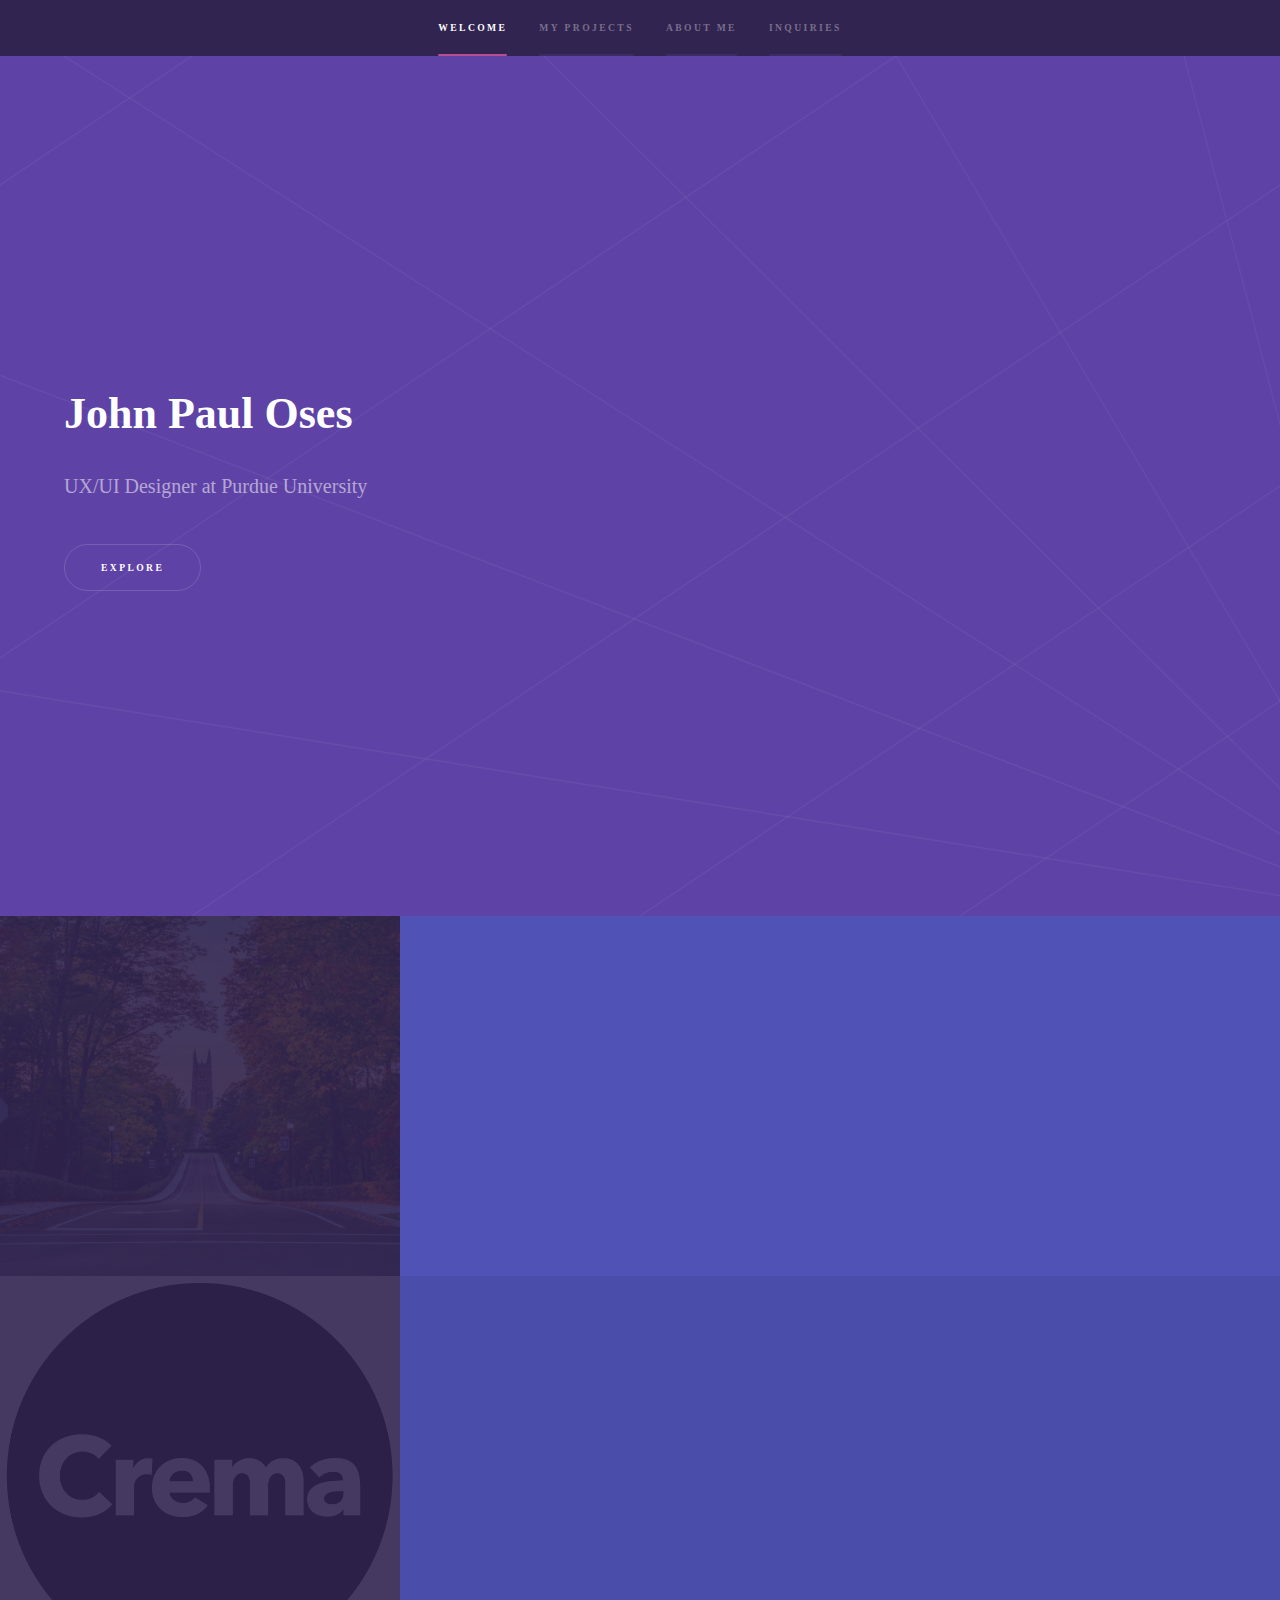
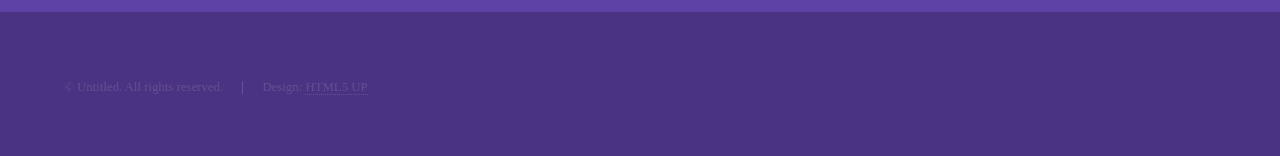
==== commit 35123ea8: "first website updates" ====
--- a/index.html
+++ b/index.html
@@ -20,8 +20,8 @@
 					<nav>
 						<ul>
 							<li><a href="#intro">Welcome</a></li>
-							<li><a href="#one">About Me</a></li>
-							<li><a href="#two">My Projects</a></li>
+							<li><a href="#one">My Projects</a></li>
+							<li><a href="#two">About Me</a></li>
 							<li><a href="#three">Inquiries</a></li>
 						</ul>
 					</nav>
@@ -37,7 +37,7 @@
 							<h1>John Paul Oses</h1>
 							<p>UX/UI Designer at Purdue University</p>
 							<ul class="actions">
-								<li><a href="#one" class="button scrolly">Learn more</a></li>
+								<li><a href="#one" class="button scrolly">Explore</a></li>
 							</ul>
 						</div>
 					</section>
@@ -45,37 +45,25 @@
 				<!-- One -->
 					<section id="one" class="wrapper style2 spotlights">
 						<section>
-							<a href="#" class="image"><img src="images/pic01.jpg" alt="" data-position="center center" /></a>
+							<a href="#" class="image"><img src="images/duke.jpg" alt="Summer 2k18" data-position="center center" /></a>
 							<div class="content">
 								<div class="inner">
-									<h2>Sed ipsum dolor</h2>
-									<p>Phasellus convallis elit id ullamcorper pulvinar. Duis aliquam turpis mauris, eu ultricies erat malesuada quis. Aliquam dapibus.</p>
+									<h2>AFLOW Webpage Redesign</h2>
+									<p>For the summer of 2018, I worked at Duke University at the Center for Materials Genomics as a Web Design and Development Intern. See what I helped implement!</p>
 									<ul class="actions">
-										<li><a href="generic.html" class="button">Learn more</a></li>
+										<li><a href="project1.html" class="button">Learn more</a></li>
 									</ul>
 								</div>
 							</div>
 						</section>
 						<section>
-							<a href="#" class="image"><img src="images/pic02.jpg" alt="" data-position="top center" /></a>
+							<a href="#" class="image"><img src="images/crema.jpg" alt="" data-position="top center" /></a>
 							<div class="content">
 								<div class="inner">
-									<h2>Feugiat consequat</h2>
-									<p>Phasellus convallis elit id ullamcorper pulvinar. Duis aliquam turpis mauris, eu ultricies erat malesuada quis. Aliquam dapibus.</p>
+									<h2>String Application</h2>
+									<p>I had the opportunity to work on a group project for Crema during the Spring of 2018.  This project was part of my Experience Studio, where I was a Co-Lead for a team of 7.  Crema had come to us with an idea for a new app, and we explored their idea!  </p>
 									<ul class="actions">
-										<li><a href="generic.html" class="button">Learn more</a></li>
-									</ul>
-								</div>
-							</div>
-						</section>
-						<section>
-							<a href="#" class="image"><img src="images/pic03.jpg" alt="" data-position="25% 25%" /></a>
-							<div class="content">
-								<div class="inner">
-									<h2>Ultricies aliquam</h2>
-									<p>Phasellus convallis elit id ullamcorper pulvinar. Duis aliquam turpis mauris, eu ultricies erat malesuada quis. Aliquam dapibus.</p>
-									<ul class="actions">
-										<li><a href="generic.html" class="button">Learn more</a></li>
+										<li><a href="project2.html" class="button">Learn more</a></li>
 									</ul>
 								</div>
 							</div>
@@ -85,42 +73,32 @@
 				<!-- Two -->
 					<section id="two" class="wrapper style3 fade-up">
 						<div class="inner">
-							<h2>What we do</h2>
-							<p>Phasellus convallis elit id ullamcorper pulvinar. Duis aliquam turpis mauris, eu ultricies erat malesuada quis. Aliquam dapibus, lacus eget hendrerit bibendum, urna est aliquam sem, sit amet imperdiet est velit quis lorem.</p>
+							<h2>What I do</h2>
+							<p>Throughout my journey as a UX/UI Designer, I have had the opportunity to work on a number of different projects.  My experiences have allowed me to gather an arsenal of skills that make me not only an effective worker, but a versatile designer.</p>
 							<div class="features">
 								<section>
 									<span class="icon major fa-code"></span>
-									<h3>Lorem ipsum amet</h3>
-									<p>Phasellus convallis elit id ullam corper amet et pulvinar. Duis aliquam turpis mauris, sed ultricies erat dapibus.</p>
-								</section>
-								<section>
-									<span class="icon major fa-lock"></span>
-									<h3>Aliquam sed nullam</h3>
-									<p>Phasellus convallis elit id ullam corper amet et pulvinar. Duis aliquam turpis mauris, sed ultricies erat dapibus.</p>
+									<h3>Coding</h3>
+									<p>One of my most treasured skills. I have held a role in my project groups as the technical savant.  I consider myself proficient in HTML/CSS, with experience using JS, Java, Python and C++.  However, this is only the beginning of this list.  I hope future work/projects will make this list grow!</p>
 								</section>
 								<section>
 									<span class="icon major fa-cog"></span>
-									<h3>Sed erat ullam corper</h3>
-									<p>Phasellus convallis elit id ullam corper amet et pulvinar. Duis aliquam turpis mauris, sed ultricies erat dapibus.</p>
-								</section>
-								<section>
-									<span class="icon major fa-desktop"></span>
-									<h3>Veroeros quis lorem</h3>
-									<p>Phasellus convallis elit id ullam corper amet et pulvinar. Duis aliquam turpis mauris, sed ultricies erat dapibus.</p>
+									<h3>Project Management</h3>
+									<p>I have worked on multiple projects where I have served as either a Project Lead or a Co-Lead. My experience is mainly in utilizing Lean UX to drive my design process.  However, I also have knowledge of Agile Development methods </p>
 								</section>
 								<section>
 									<span class="icon major fa-chain"></span>
-									<h3>Urna quis bibendum</h3>
-									<p>Phasellus convallis elit id ullam corper amet et pulvinar. Duis aliquam turpis mauris, sed ultricies erat dapibus.</p>
+									<h3>Collaboration</h3>
+									<p>I am a strong believer that collaborative work creates the finest solutions.  Personally, I love bouncing ideas off peers and getting feedback on my work.  During my time at Purdue, I have worked in many collaborative teams for classes/projects.  Thus, collaboration and small group communication are nothing new to me.</p>
 								</section>
 								<section>
 									<span class="icon major fa-diamond"></span>
-									<h3>Aliquam urna dapibus</h3>
-									<p>Phasellus convallis elit id ullam corper amet et pulvinar. Duis aliquam turpis mauris, sed ultricies erat dapibus.</p>
+									<h3>Wireframing and Prototyping</h3>
+									<p>With a strong passion for creating modern, responsive UI's, I have used many tools to aid in visualizing in my designs.  I am most proficient with Sketch and Figma.  I also have extensive experience using the Adobe Creative Suite in order to create final deliverables.</p>
 								</section>
 							</div>
 							<ul class="actions">
-								<li><a href="generic.html" class="button">Learn more</a></li>
+								<li><a href="aboutme.html" class="button">Learn more</a></li>
 							</ul>
 						</div>
 					</section>
@@ -129,7 +107,7 @@
 					<section id="three" class="wrapper style1 fade-up">
 						<div class="inner">
 							<h2>Get in touch</h2>
-							<p>Phasellus convallis elit id ullamcorper pulvinar. Duis aliquam turpis mauris, eu ultricies erat malesuada quis. Aliquam dapibus, lacus eget hendrerit bibendum, urna est aliquam sem, sit amet imperdiet est velit quis lorem.</p>
+							<p>If anything on my site has perked your interests, feel free to contact me for any further inquiries!</p>
 							<div class="split style1">
 								<section>
 									<form method="post" action="#">
@@ -156,17 +134,17 @@
 									<ul class="contact">
 										<li>
 											<h3>Address</h3>
-											<span>12345 Somewhere Road #654<br />
-											Nashville, TN 00000-0000<br />
+											<span>103 N. University St.<br />
+											West Lafayette, IN 47906<br />
 											USA</span>
 										</li>
 										<li>
 											<h3>Email</h3>
-											<a href="#">user@untitled.tld</a>
+											<a href="#">jposes3@gmail.com</a>
 										</li>
 										<li>
 											<h3>Phone</h3>
-											<span>(000) 000-0000</span>
+											<span>(201) 968-6322</span>
 										</li>
 										<li>
 											<h3>Social</h3>
--- a/assets/css/main.css
+++ b/assets/css/main.css
@@ -116,7 +116,7 @@
 
 	body, input, select, textarea {
 		color: rgba(255, 255, 255, 0.55);
-		font-family: Arial, Helvetica, sans-serif;
+		font-family: Raleway;
 		font-size: 16.5pt;
 		font-weight: normal;
 		line-height: 1.75;
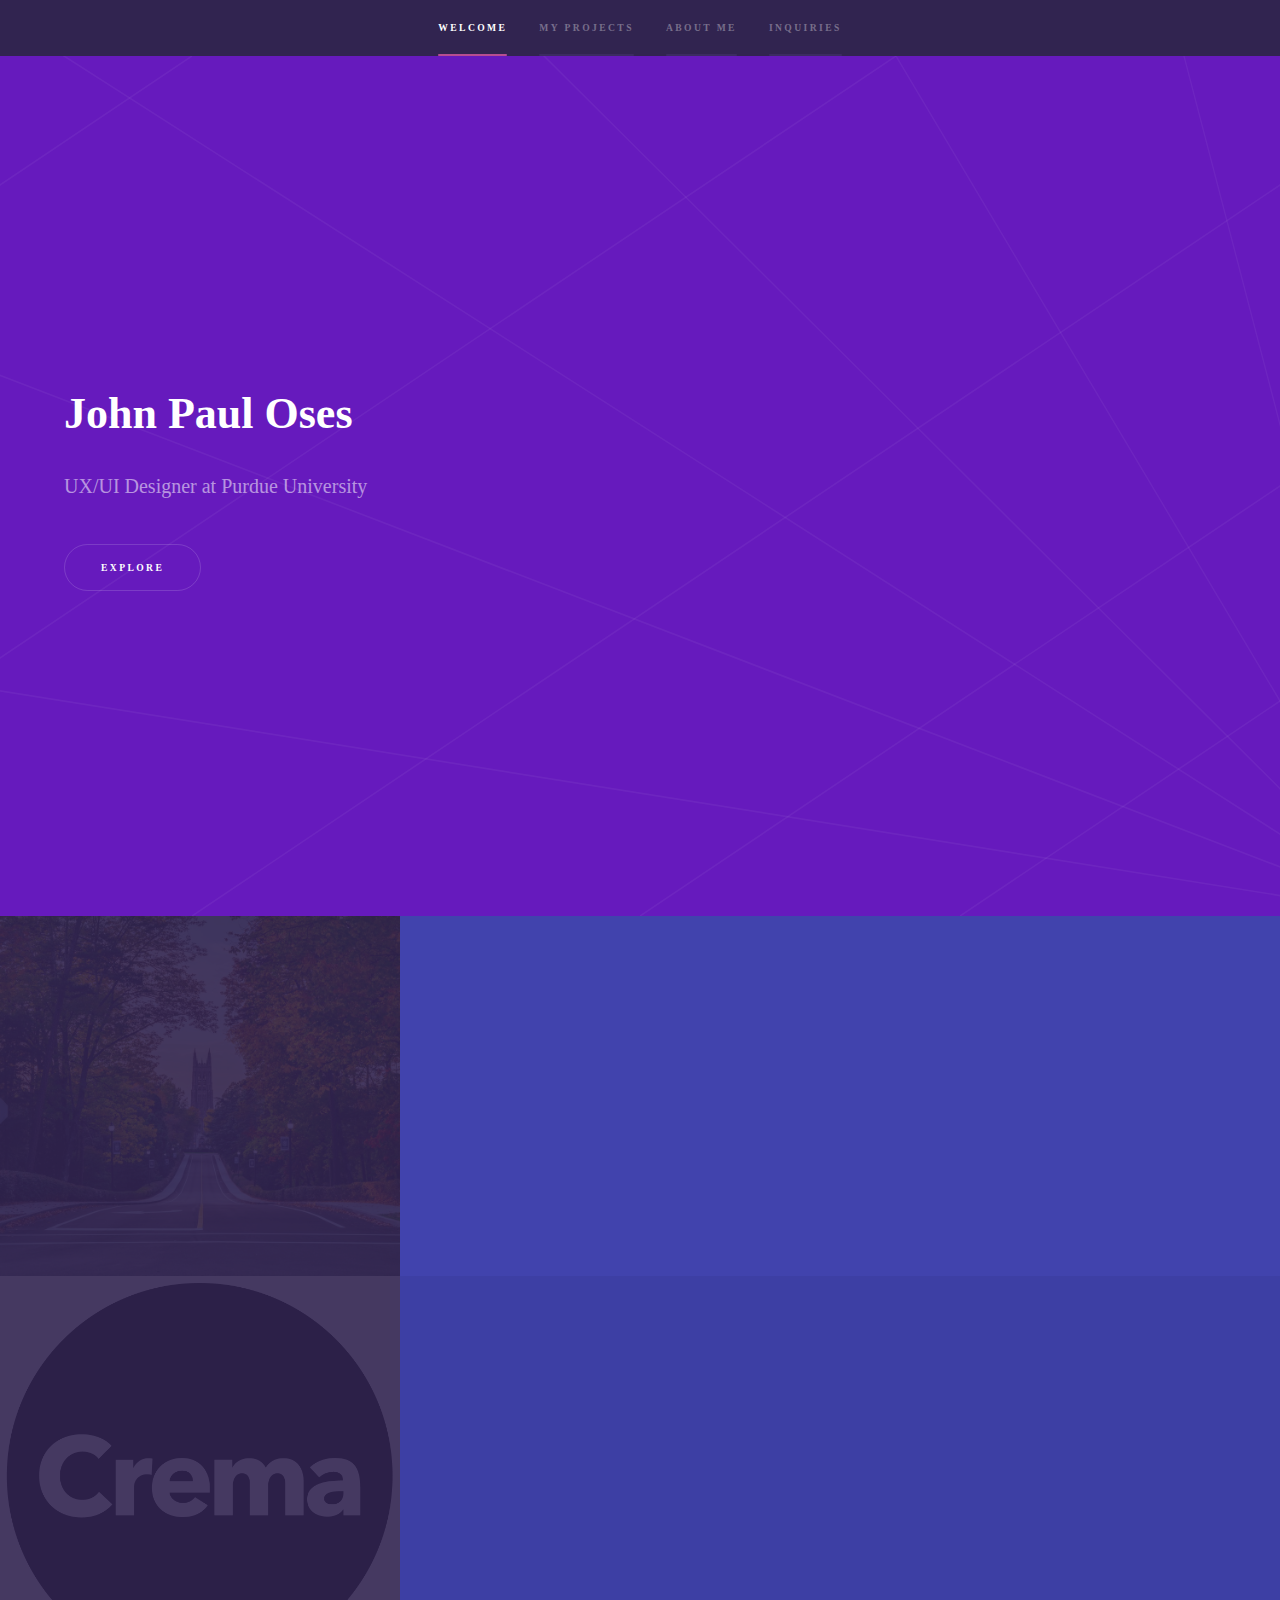
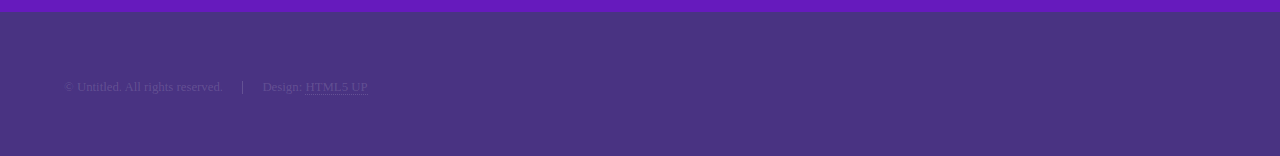
==== commit 7a3a0649: "Aflow commit" ====
--- a/index.html
+++ b/index.html
@@ -134,7 +134,7 @@
 									<ul class="contact">
 										<li>
 											<h3>Address</h3>
-											<span>103 N. University St.<br />
+											<span>108 S River Rd. Apt #320<br />
 											West Lafayette, IN 47906<br />
 											USA</span>
 										</li>
--- a/assets/css/main.css
+++ b/assets/css/main.css
@@ -3226,7 +3226,7 @@
 		}
 
 		.wrapper.style1 {
-			background-color: #5e42a6;
+			background-color: #661abd;
 		}
 
 		.wrapper.style1-alt {
@@ -3234,7 +3234,7 @@
 		}
 
 		.wrapper.style2 {
-			background-color: #5052b5;
+			background-color: #4143ad;
 		}
 
 		.wrapper.style2-alt {
@@ -3242,7 +3242,7 @@
 		}
 
 		.wrapper.style3 {
-			background-color: #b74e91;
+			background-color: #b83788;
 		}
 
 		.wrapper.style3-alt {
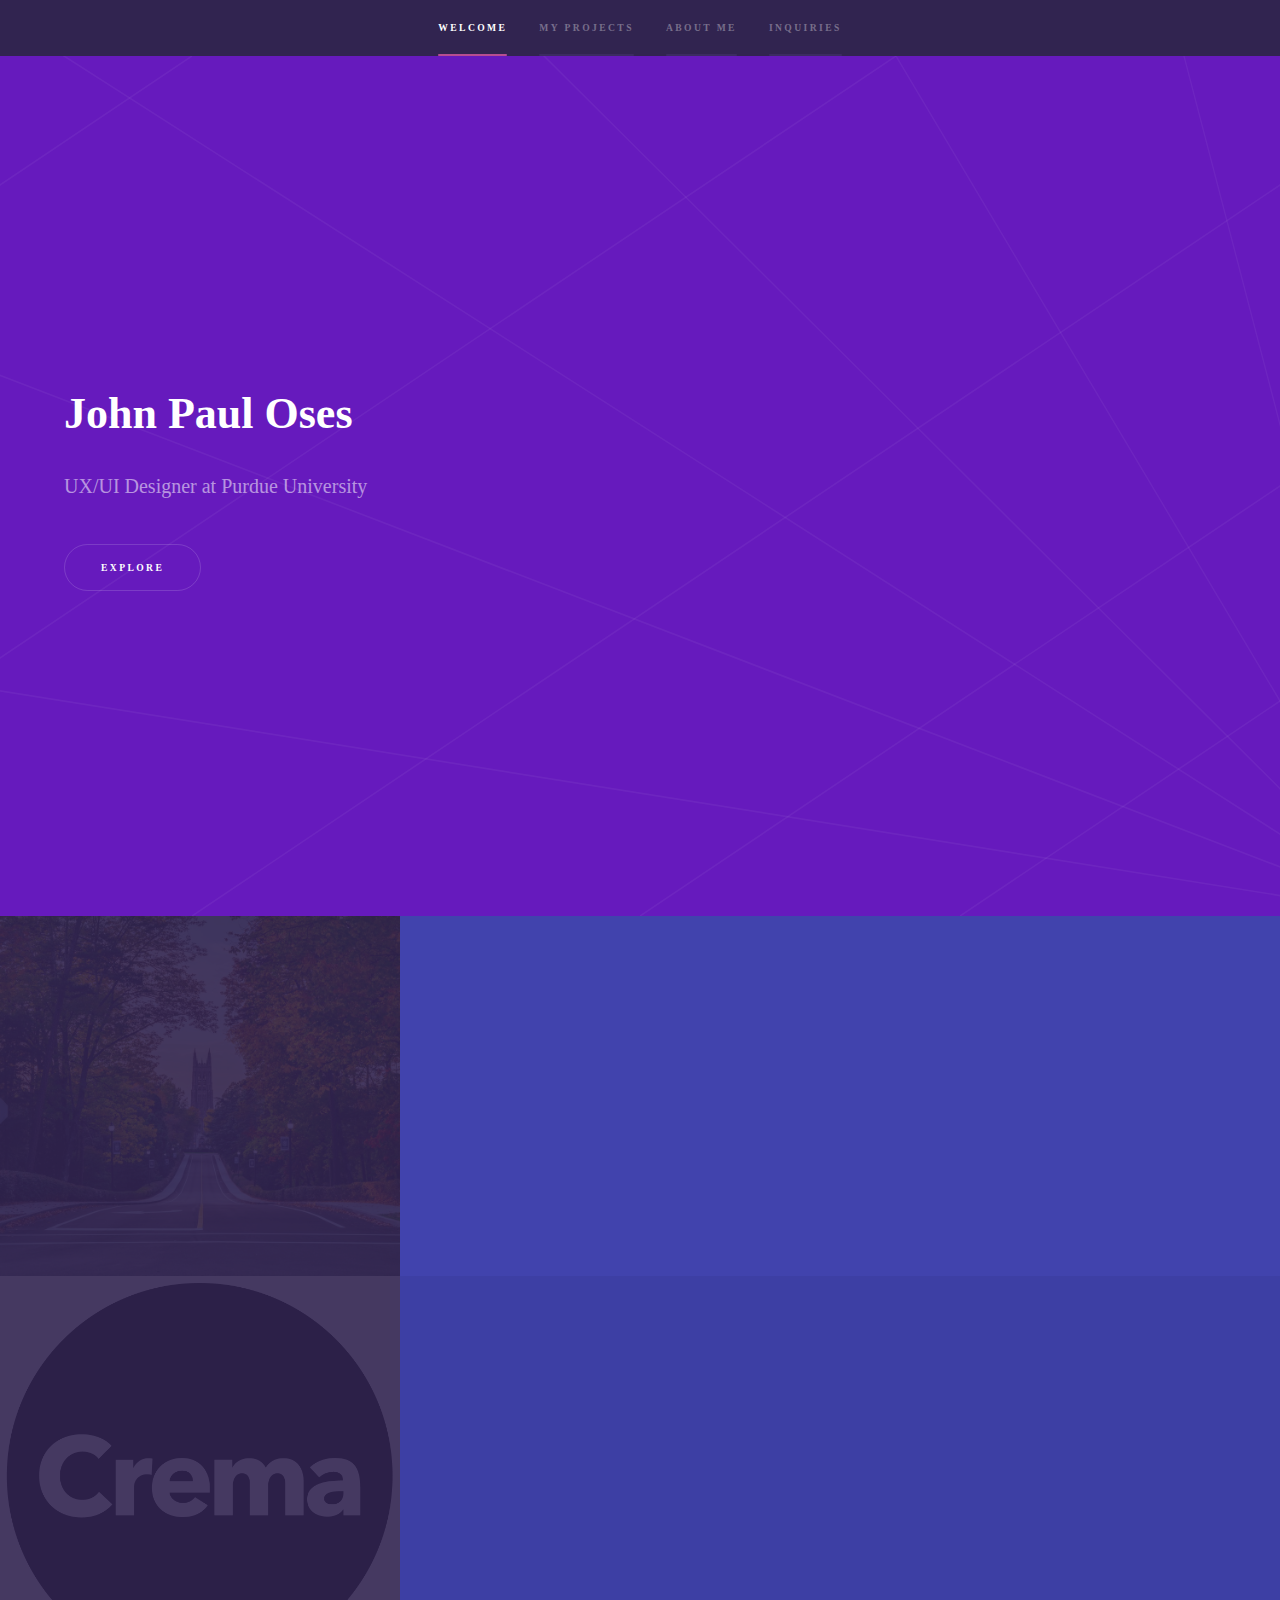
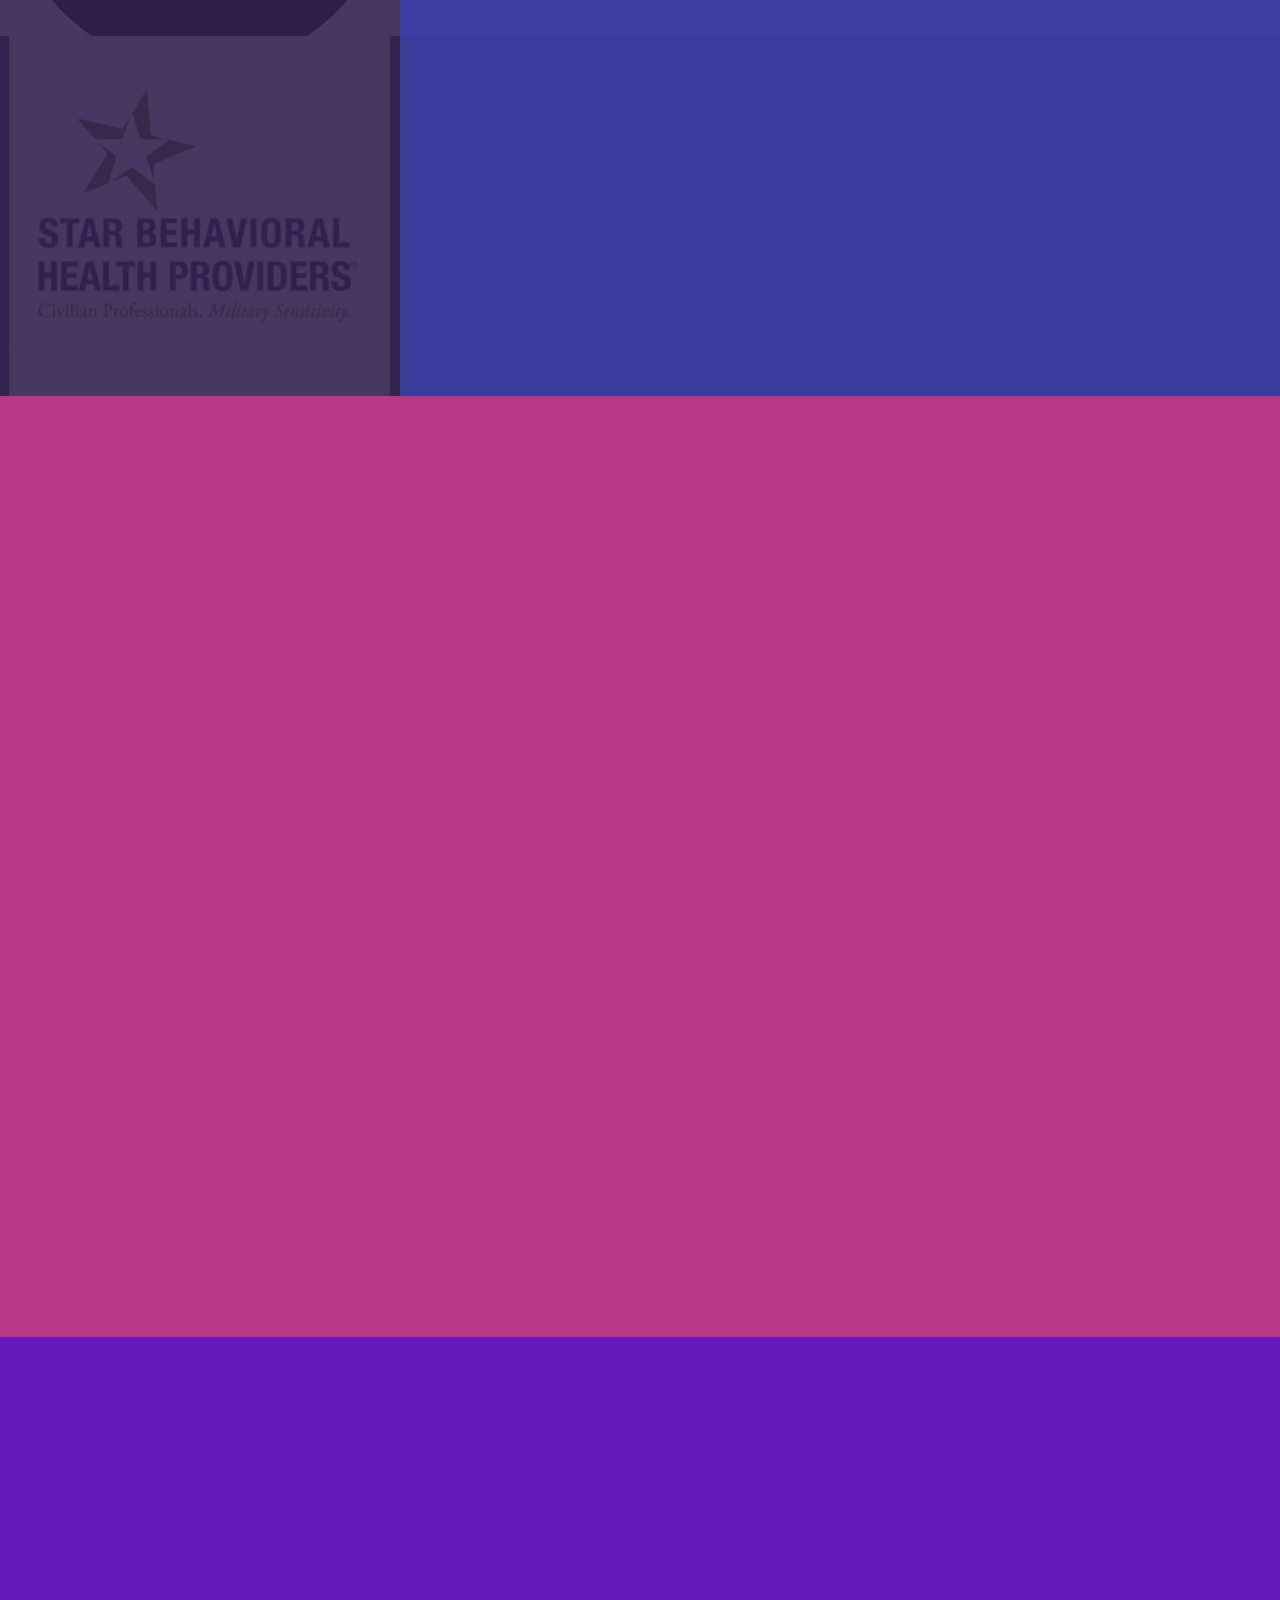
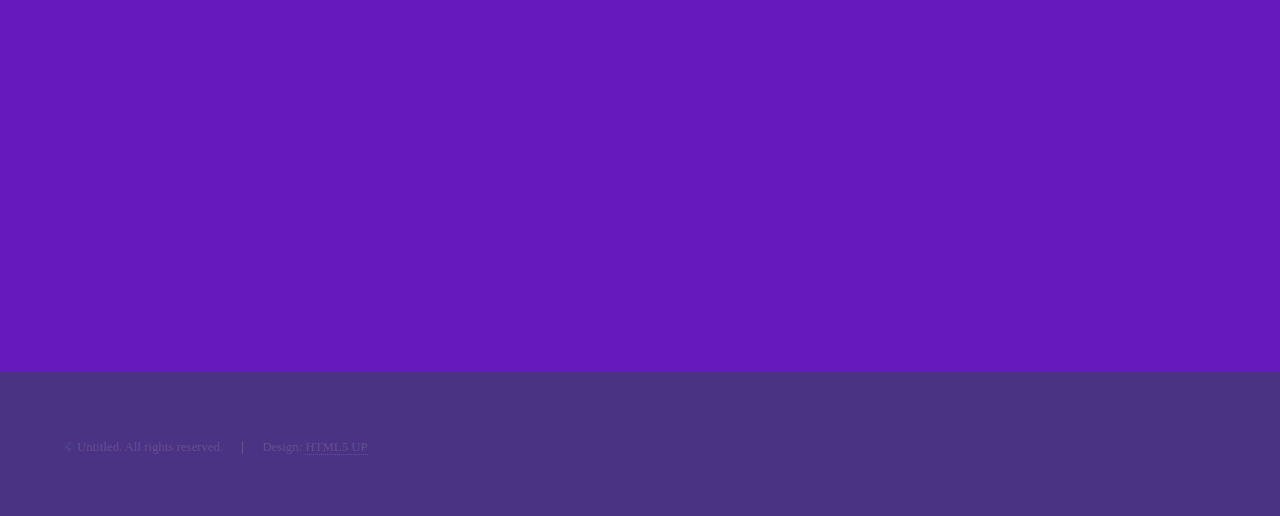
==== commit 9ee0a660: "AFLOW commit" ====
--- a/index.html
+++ b/index.html
@@ -63,7 +63,19 @@
 									<h2>String Application</h2>
 									<p>I had the opportunity to work on a group project for Crema during the Spring of 2018.  This project was part of my Experience Studio, where I was a Co-Lead for a team of 7.  Crema had come to us with an idea for a new app, and we explored their idea!  </p>
 									<ul class="actions">
-										<li><a href="project2.html" class="button">Learn more</a></li>
+										<li><a href="" class="button">Coming Soon!</a></li>
+									</ul>
+								</div>
+							</div>
+						</section>
+						<section>
+							<a href="#" class="image"><img src="images/SBHP-logo.jpg" alt="" data-position="top center" /></a>
+							<div class="content">
+								<div class="inner">
+									<h2>SBHP</h2>
+									<p> I am currently working as a Project Lead for a team of eight through Purdue's User Experience Design Studio. We are currently working with Star Behavioral Health Providers to redesign the provider's side of their website.  More content on this Project will be coming soon!  </p>
+									<ul class="actions">
+										<li><a href="" class="button">Coming Soon!</a></li>
 									</ul>
 								</div>
 							</div>
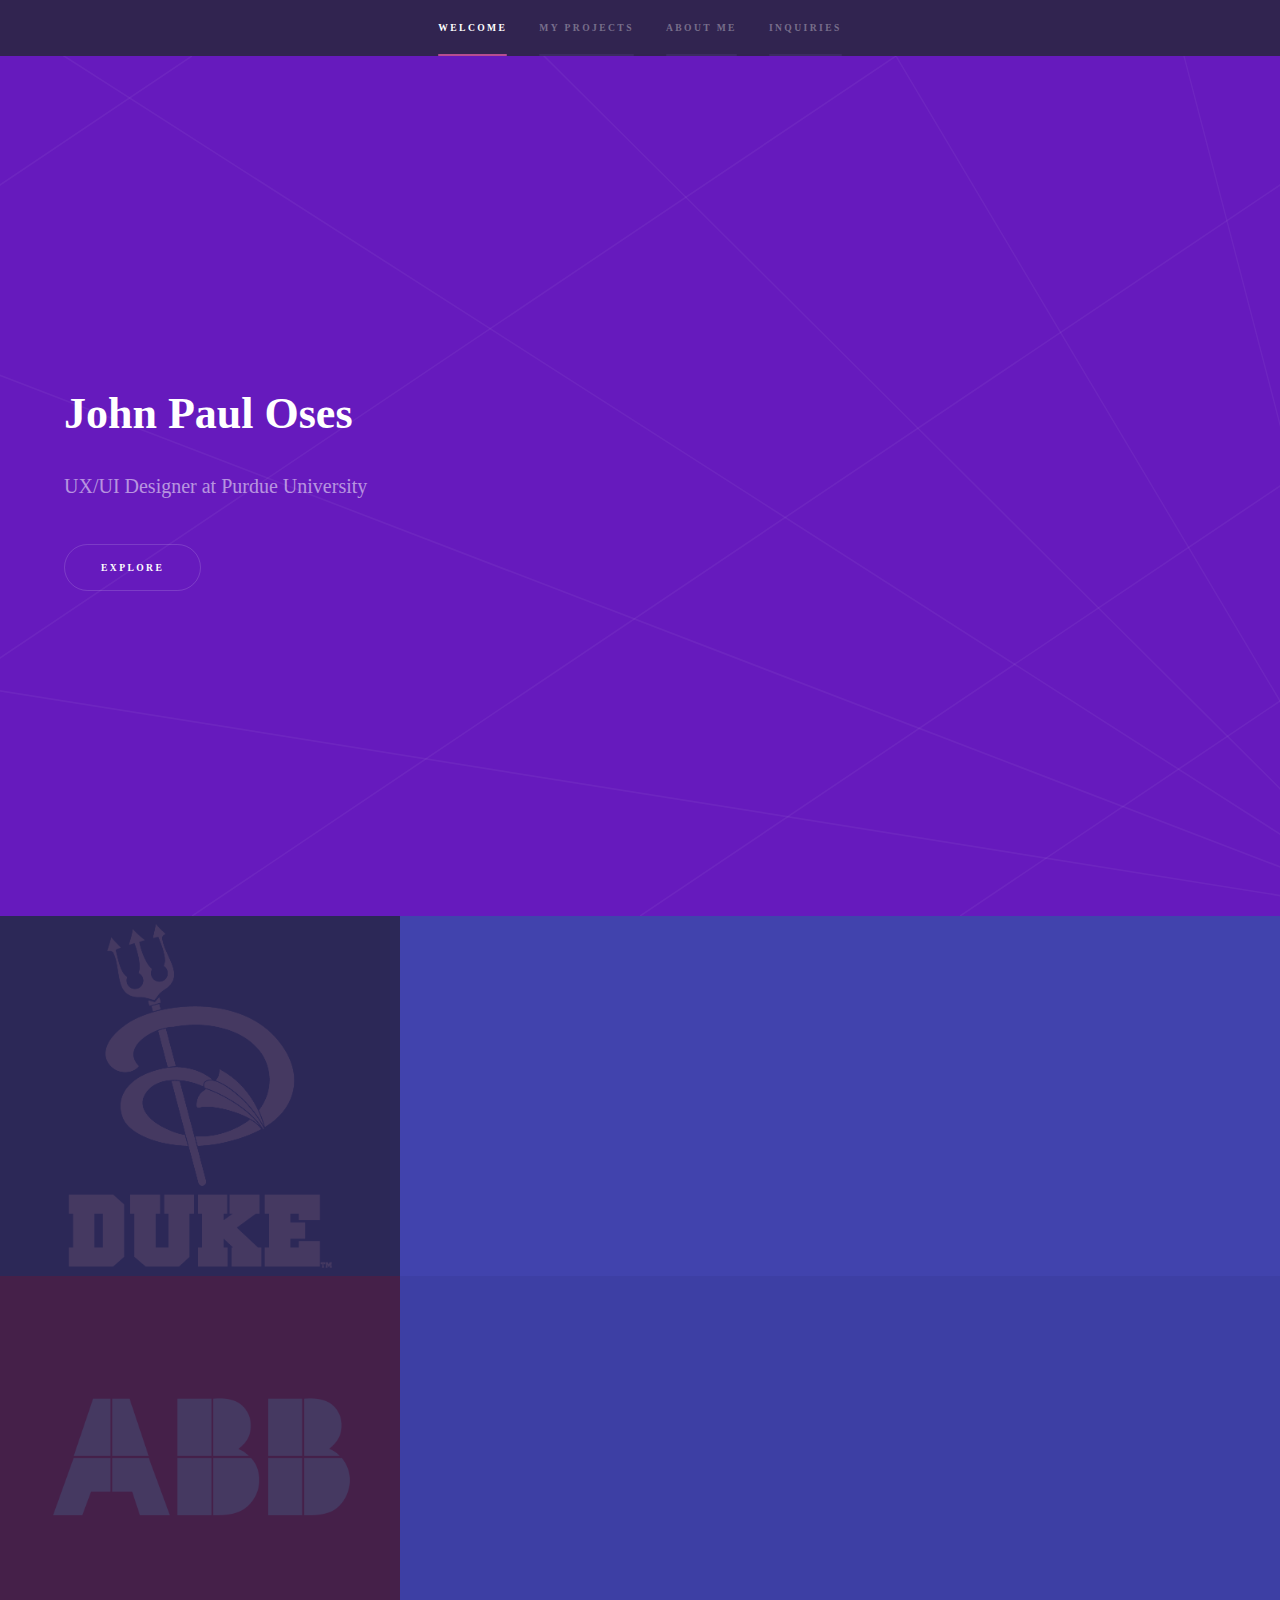
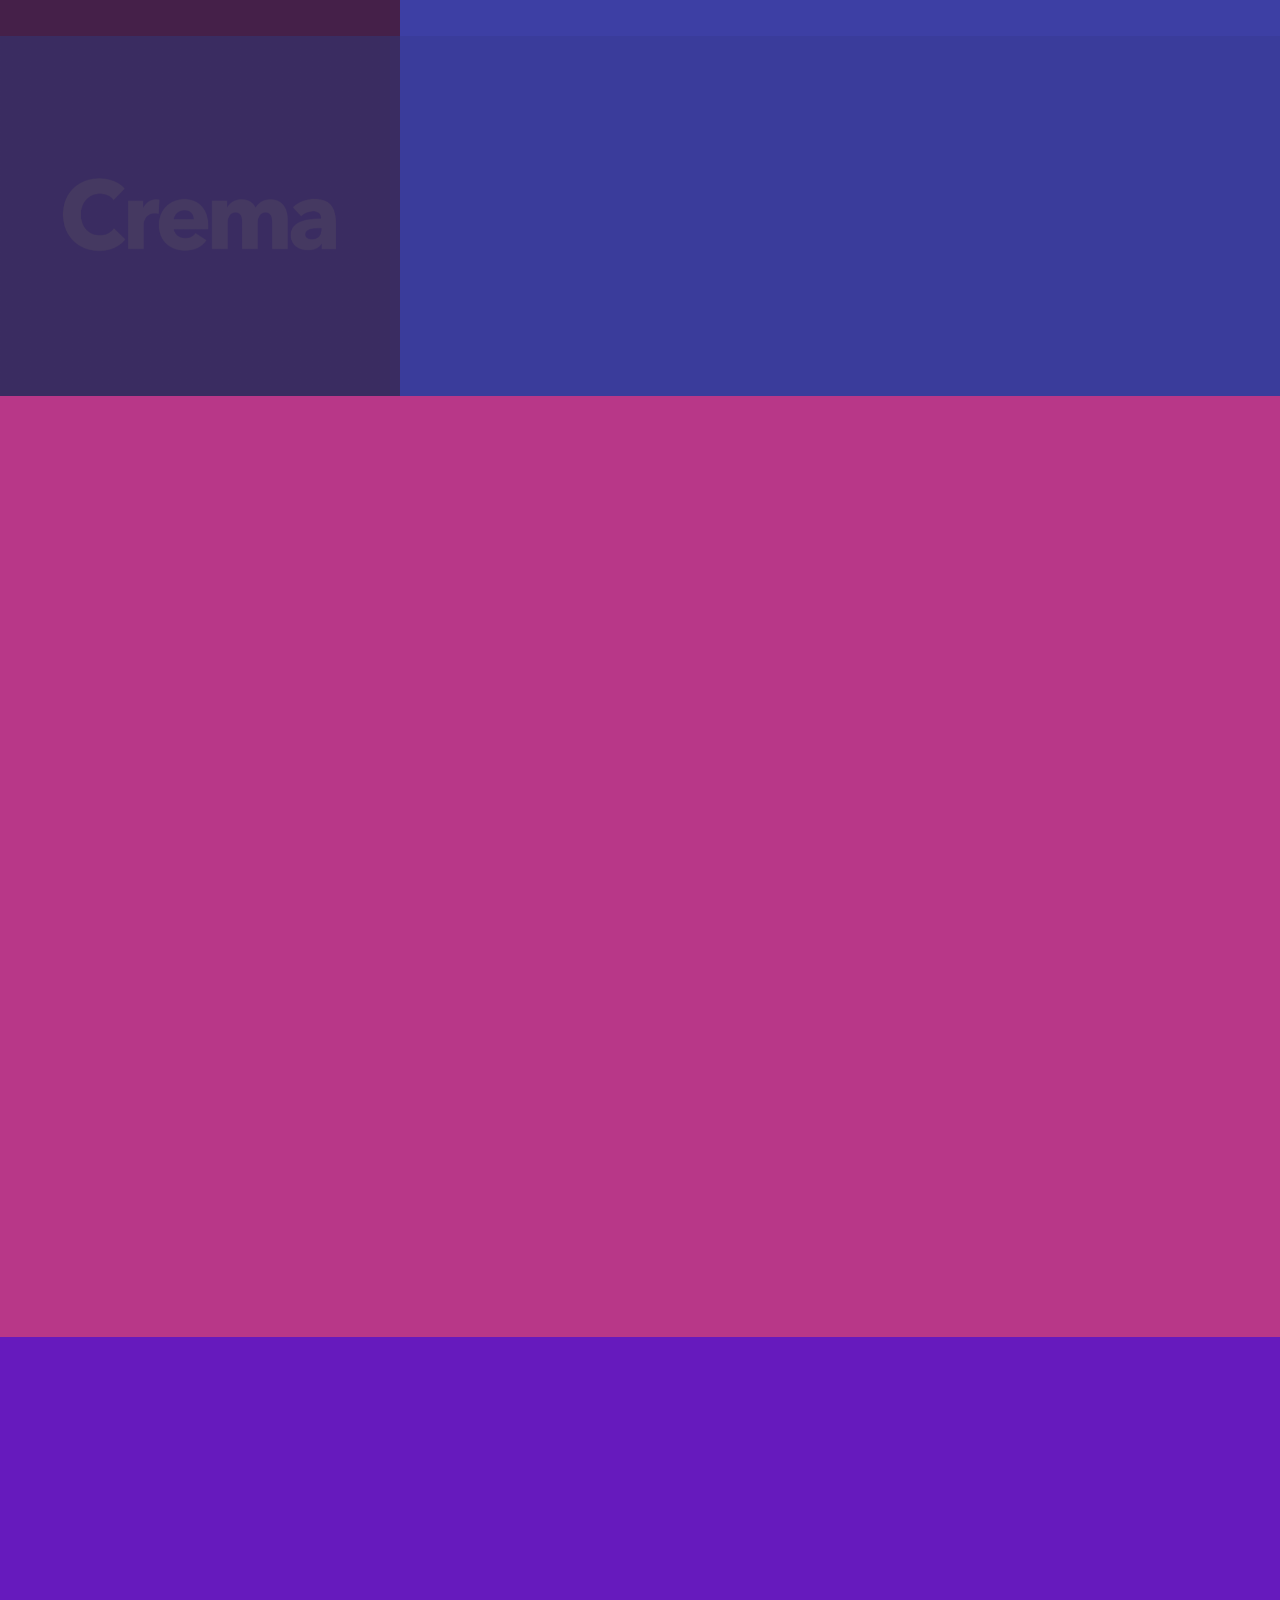
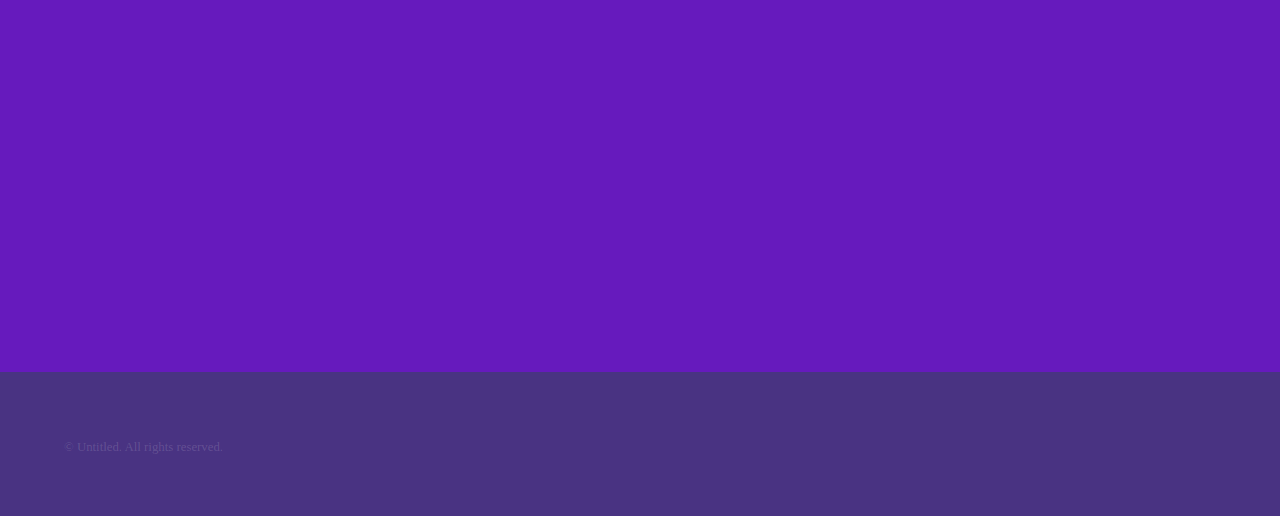
==== commit 1ab0a821: "3/30 commit" ====
--- a/index.html
+++ b/index.html
@@ -1,9 +1,4 @@
 <!DOCTYPE HTML>
-<!--
-	Hyperspace by HTML5 UP
-	html5up.net | @ajlkn
-	Free for personal and commercial use under the CCA 3.0 license (html5up.net/license)
--->
 <html>
 	<head>
 		<title>John Paul Oses</title>
@@ -11,6 +6,7 @@
 		<meta name="viewport" content="width=device-width, initial-scale=1, user-scalable=no" />
 		<link rel="stylesheet" href="assets/css/main.css" />
 		<noscript><link rel="stylesheet" href="assets/css/noscript.css" /></noscript>
+		<link rel="stylesheet" href="https://use.fontawesome.com/releases/v5.8.1/css/all.css" integrity="sha384-50oBUHEmvpQ+1lW4y57PTFmhCaXp0ML5d60M1M7uH2+nqUivzIebhndOJK28anvf" crossorigin="anonymous">
 	</head>
 	<body class="is-preload">
 
@@ -45,11 +41,11 @@
 				<!-- One -->
 					<section id="one" class="wrapper style2 spotlights">
 						<section>
-							<a href="#" class="image"><img src="images/duke.jpg" alt="Summer 2k18" data-position="center center" /></a>
+							<a href="#" class="image"><img src="images/duke.png" alt="Summer 2k18" data-position="center center" /></a>
 							<div class="content">
 								<div class="inner">
 									<h2>AFLOW Webpage Redesign</h2>
-									<p>For the summer of 2018, I worked at Duke University at the Center for Materials Genomics as a Web Design and Development Intern. See what I helped implement!</p>
+									<p>For the summer of 2018, I worked at Duke University at the Center for Materials Genomics. During this summer, I worked with the AFLOW Consortium doing web design and development for part of aflow.org. See what I helped implement!</p>
 									<ul class="actions">
 										<li><a href="project1.html" class="button">Learn more</a></li>
 									</ul>
@@ -57,23 +53,23 @@
 							</div>
 						</section>
 						<section>
-							<a href="#" class="image"><img src="images/crema.jpg" alt="" data-position="top center" /></a>
+							<a href="#" class="image"><img src="images/abb.png" alt="" data-position="top center" /></a>
 							<div class="content">
 								<div class="inner">
-									<h2>String Application</h2>
-									<p>I had the opportunity to work on a group project for Crema during the Spring of 2018.  This project was part of my Experience Studio, where I was a Co-Lead for a team of 7.  Crema had come to us with an idea for a new app, and we explored their idea!  </p>
+									<h2>ABB</h2>
+									<p> During the Fall 2018 semester, I worked on a corporate sponsored project with ABB through Purdue's Experience Design Studio. Leading a team of five, we worked to help deliver insights on designing the UI/UX for an energy management system ABB was creating.</p>
 									<ul class="actions">
-										<li><a href="" class="button">Coming Soon!</a></li>
+										<li><a href="project2.html" class="button">Learn More</a></li>
 									</ul>
 								</div>
 							</div>
 						</section>
 						<section>
-							<a href="#" class="image"><img src="images/SBHP-logo.jpg" alt="" data-position="top center" /></a>
+							<a href="#" class="image"><img src="images/crema.gif" alt="" data-position="top center" /></a>
 							<div class="content">
 								<div class="inner">
-									<h2>SBHP</h2>
-									<p> I am currently working as a Project Lead for a team of eight through Purdue's User Experience Design Studio. We are currently working with Star Behavioral Health Providers to redesign the provider's side of their website.  More content on this Project will be coming soon!  </p>
+									<h2>String Application</h2>
+									<p>I had the opportunity to work on a group project sponsored by Crema during the Spring of 2018.  This project was part of my User Experience Design Studio, where I was a Co-Lead for a team of seven.  Crema had come to us with an idea for a new app, and we explored their idea!  </p>
 									<ul class="actions">
 										<li><a href="" class="button">Coming Soon!</a></li>
 									</ul>
@@ -94,6 +90,11 @@
 									<p>One of my most treasured skills. I have held a role in my project groups as the technical savant.  I consider myself proficient in HTML/CSS, with experience using JS, Java, Python and C++.  However, this is only the beginning of this list.  I hope future work/projects will make this list grow!</p>
 								</section>
 								<section>
+									<span class="icon major fa-diamond"></span>
+									<h3>Wireframing and Prototyping</h3>
+									<p>With a strong passion for creating modern, responsive UI's, I have used many tools to aid in visualizing in my designs.  I am most proficient with Sketch and Figma.  I also have extensive experience using the Adobe Creative Suite in order to create final deliverables.</p>
+								</section>
+								<section>
 									<span class="icon major fa-cog"></span>
 									<h3>Project Management</h3>
 									<p>I have worked on multiple projects where I have served as either a Project Lead or a Co-Lead. My experience is mainly in utilizing Lean UX to drive my design process.  However, I also have knowledge of Agile Development methods </p>
@@ -102,11 +103,6 @@
 									<span class="icon major fa-chain"></span>
 									<h3>Collaboration</h3>
 									<p>I am a strong believer that collaborative work creates the finest solutions.  Personally, I love bouncing ideas off peers and getting feedback on my work.  During my time at Purdue, I have worked in many collaborative teams for classes/projects.  Thus, collaboration and small group communication are nothing new to me.</p>
-								</section>
-								<section>
-									<span class="icon major fa-diamond"></span>
-									<h3>Wireframing and Prototyping</h3>
-									<p>With a strong passion for creating modern, responsive UI's, I have used many tools to aid in visualizing in my designs.  I am most proficient with Sketch and Figma.  I also have extensive experience using the Adobe Creative Suite in order to create final deliverables.</p>
 								</section>
 							</div>
 							<ul class="actions">
@@ -158,16 +154,6 @@
 											<h3>Phone</h3>
 											<span>(201) 968-6322</span>
 										</li>
-										<li>
-											<h3>Social</h3>
-											<ul class="icons">
-												<li><a href="#" class="fa-twitter"><span class="label">Twitter</span></a></li>
-												<li><a href="#" class="fa-facebook"><span class="label">Facebook</span></a></li>
-												<li><a href="#" class="fa-github"><span class="label">GitHub</span></a></li>
-												<li><a href="#" class="fa-instagram"><span class="label">Instagram</span></a></li>
-												<li><a href="#" class="fa-linkedin"><span class="label">LinkedIn</span></a></li>
-											</ul>
-										</li>
 									</ul>
 								</section>
 							</div>
@@ -180,7 +166,7 @@
 			<footer id="footer" class="wrapper style1-alt">
 				<div class="inner">
 					<ul class="menu">
-						<li>&copy; Untitled. All rights reserved.</li><li>Design: <a href="http://html5up.net">HTML5 UP</a></li>
+						<li>&copy; Untitled. All rights reserved.</li>
 					</ul>
 				</div>
 			</footer>
--- a/assets/css/main.css
+++ b/assets/css/main.css
@@ -2501,7 +2501,7 @@
 		.icon.major {
 			width: 2.5em;
 			height: 2.5em;
-			display: block;
+			display: inline-block;
 			background: #ffffff;
 			border-radius: 100%;
 			color: #312450;
@@ -2580,6 +2580,7 @@
 
 			.image.fit img {
 				width: 100%;
+				box-shadow: 0 4px 8px 0 rgba(0, 0, 0, 0.2), 0 6px 20px 0 rgba(0, 0, 0, 0.19);
 			}
 
 		.image.main {
@@ -3889,4 +3890,19 @@
 				background-attachment: scroll;
 			}
 
+		}
+	/* The progress container (grey background) 
+		.progress-container {
+			position: fixed;
+			width: 8px;
+			height: 100%;
+			background: #ccc;
+		}
+  
+  	/* The progress bar (scroll indicator) 
+		.progress-bar {
+			position: fixed;
+			height: 8px;
+			background: #4caf50;
+			width: 0%;
 		}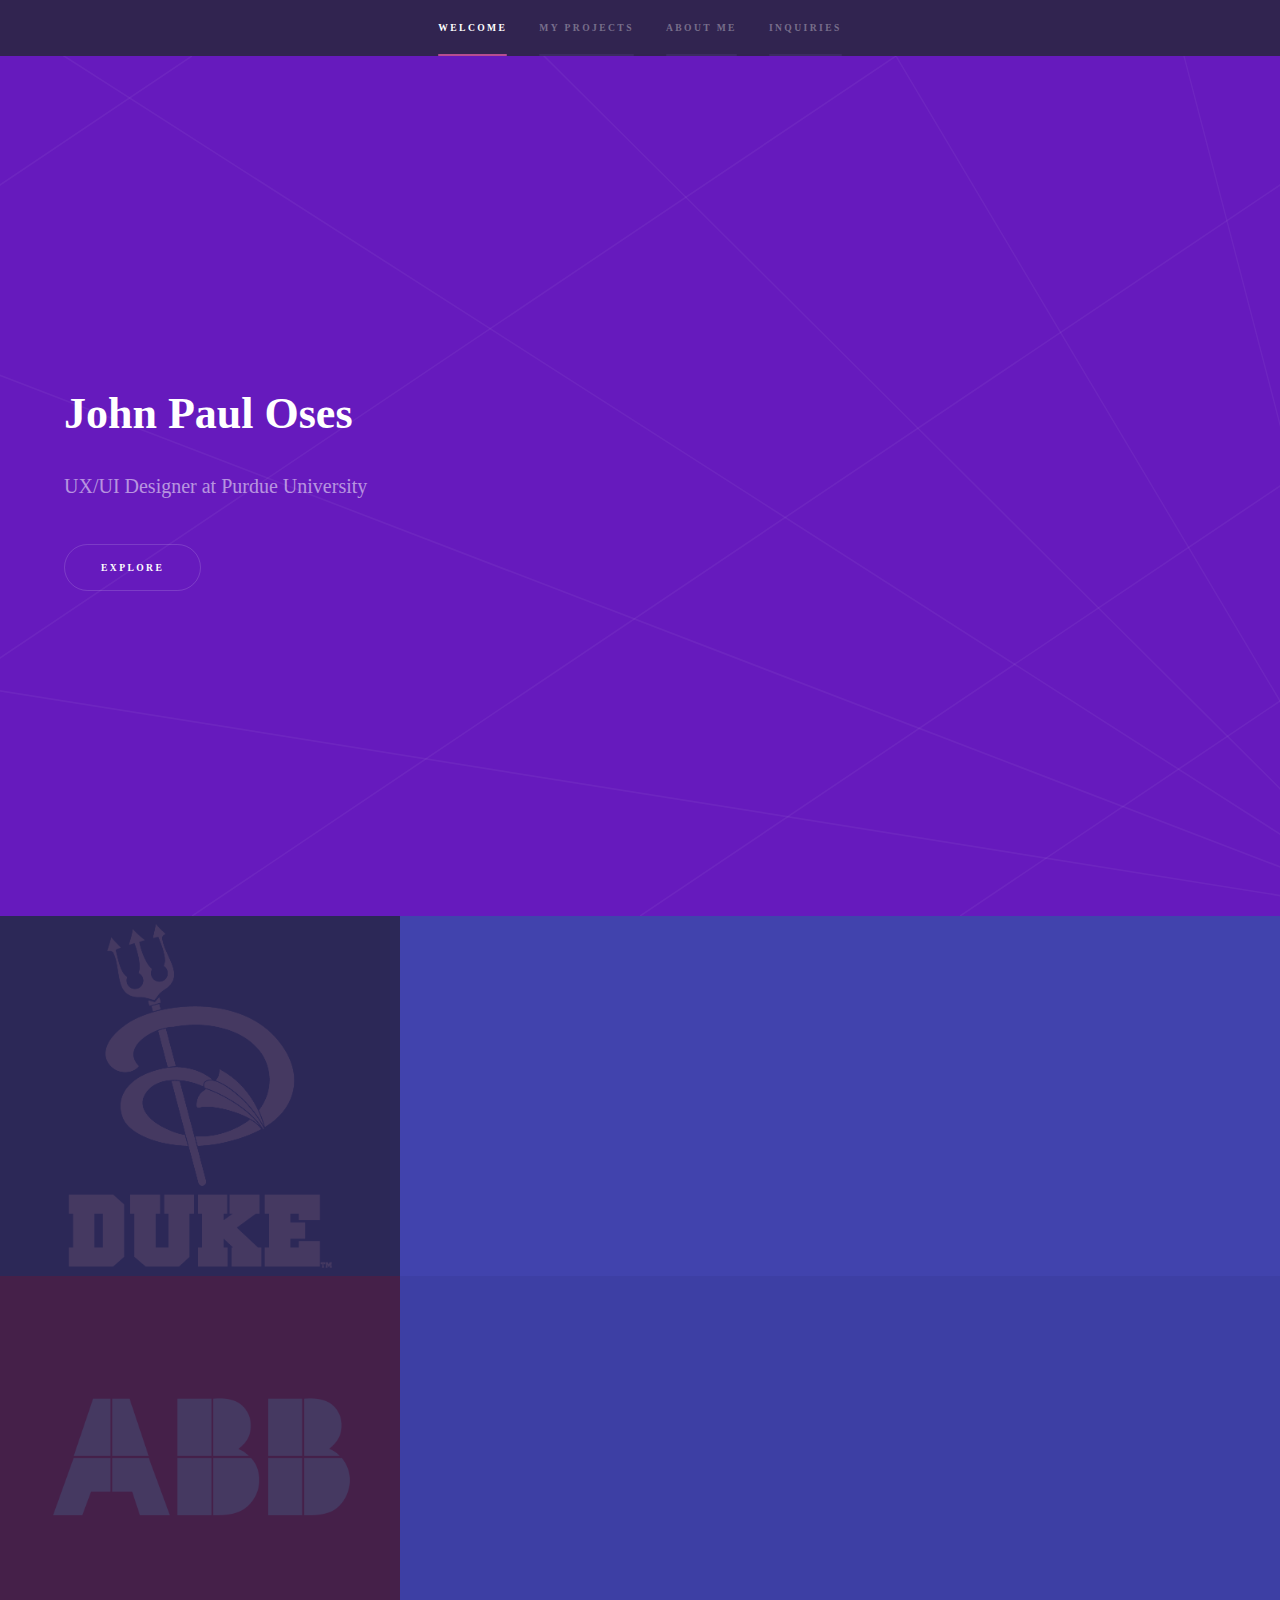
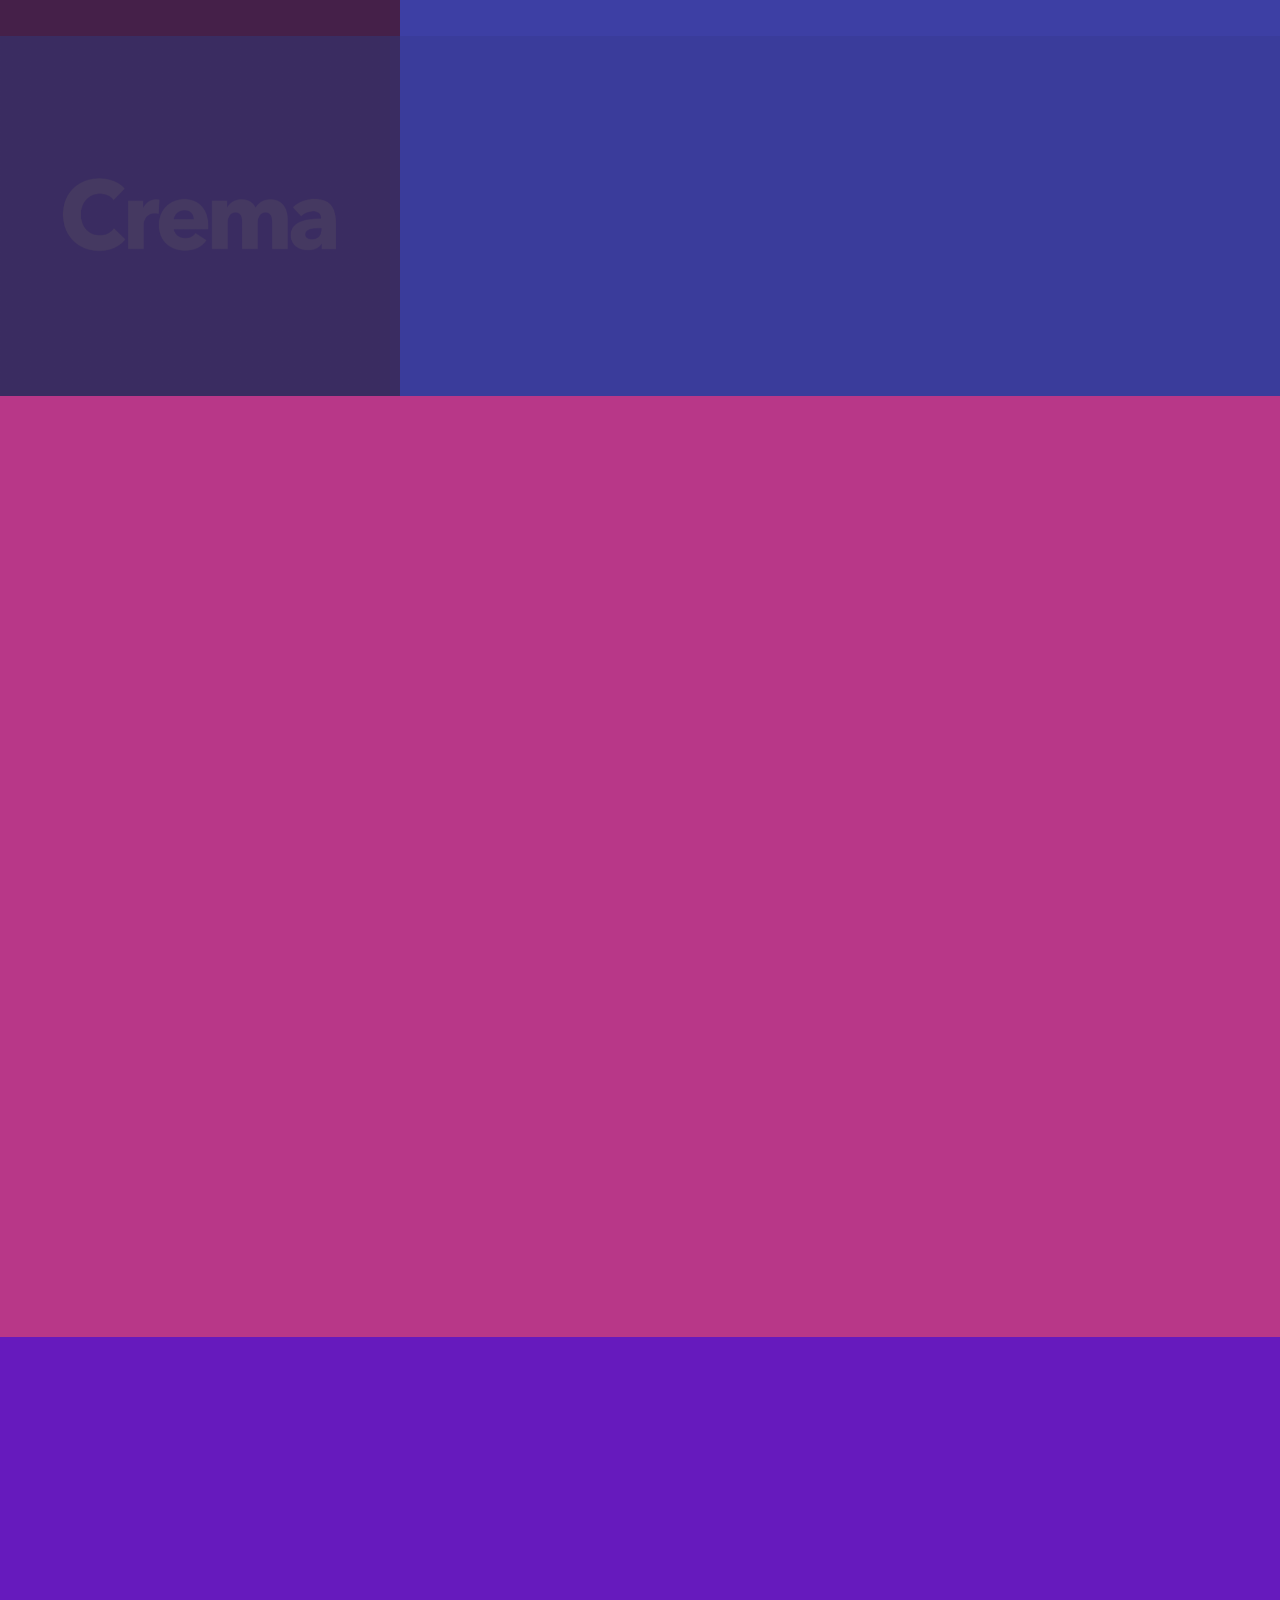
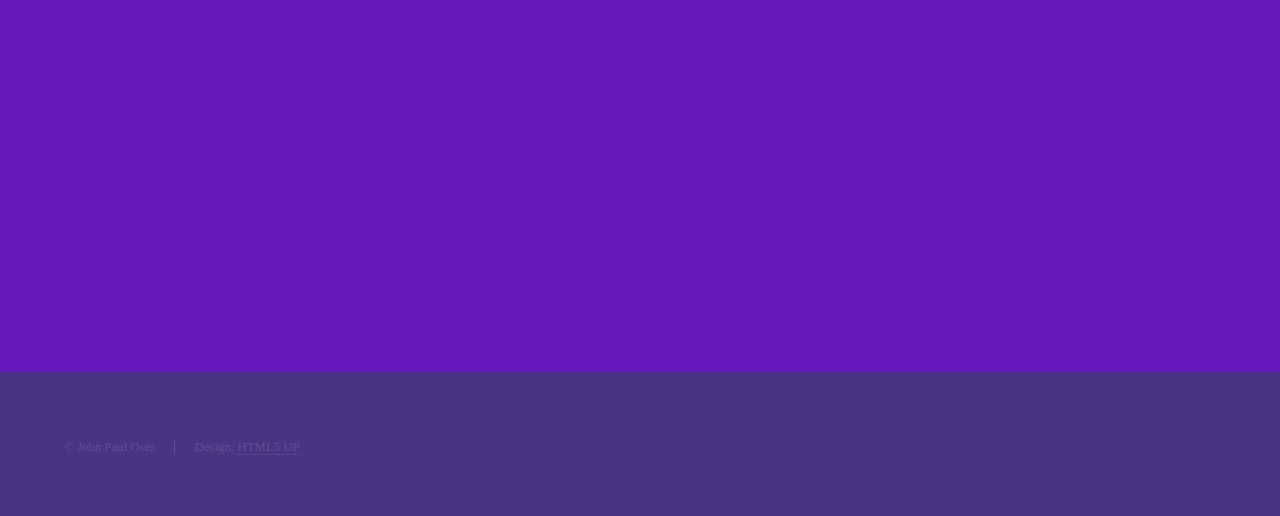
==== commit c4ac620c: "crema commit" ====
--- a/index.html
+++ b/index.html
@@ -71,7 +71,7 @@
 									<h2>String Application</h2>
 									<p>I had the opportunity to work on a group project sponsored by Crema during the Spring of 2018.  This project was part of my User Experience Design Studio, where I was a Co-Lead for a team of seven.  Crema had come to us with an idea for a new app, and we explored their idea!  </p>
 									<ul class="actions">
-										<li><a href="" class="button">Coming Soon!</a></li>
+										<li><a href="project3.html" class="button">Learn More</a></li>
 									</ul>
 								</div>
 							</div>
@@ -166,7 +166,7 @@
 			<footer id="footer" class="wrapper style1-alt">
 				<div class="inner">
 					<ul class="menu">
-						<li>&copy; Untitled. All rights reserved.</li>
+						<li>&copy; John Paul Oses</li><li>Design: <a href="http://html5up.net">HTML5 UP</a></li>
 					</ul>
 				</div>
 			</footer>
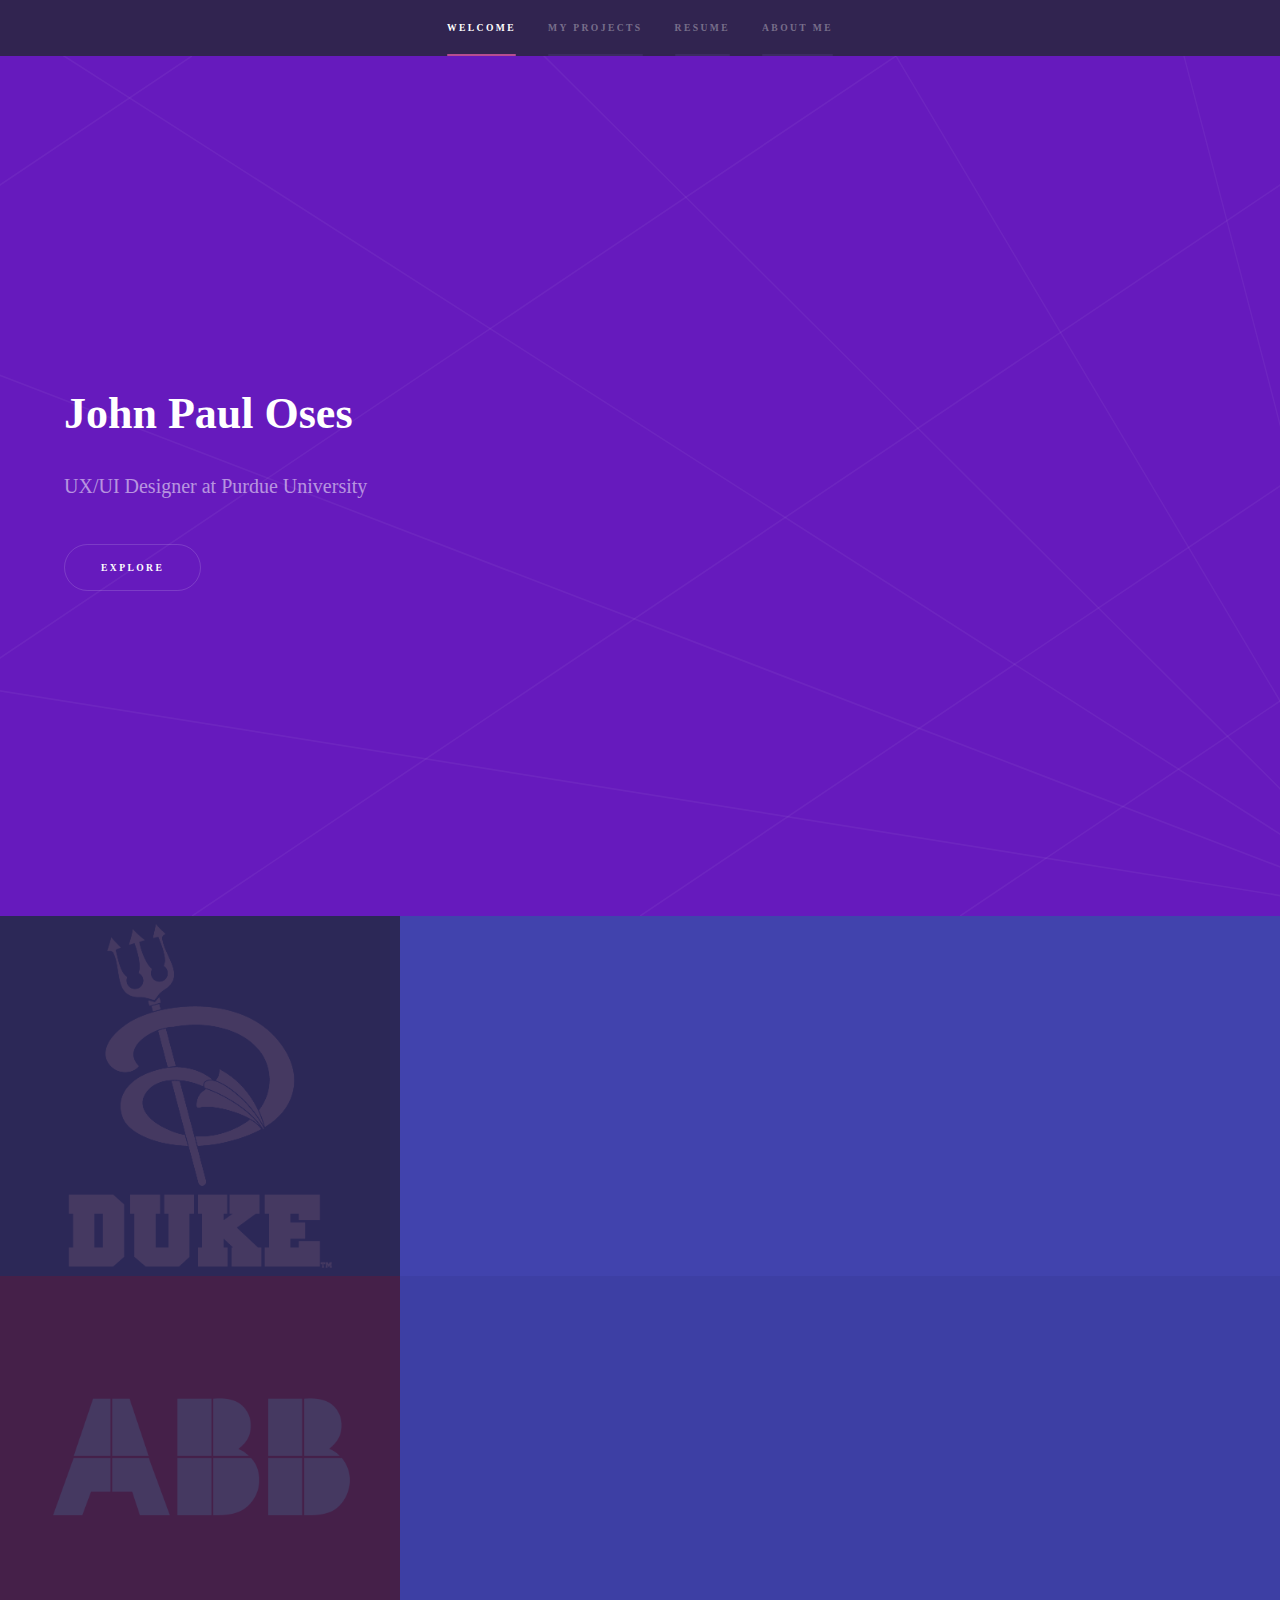
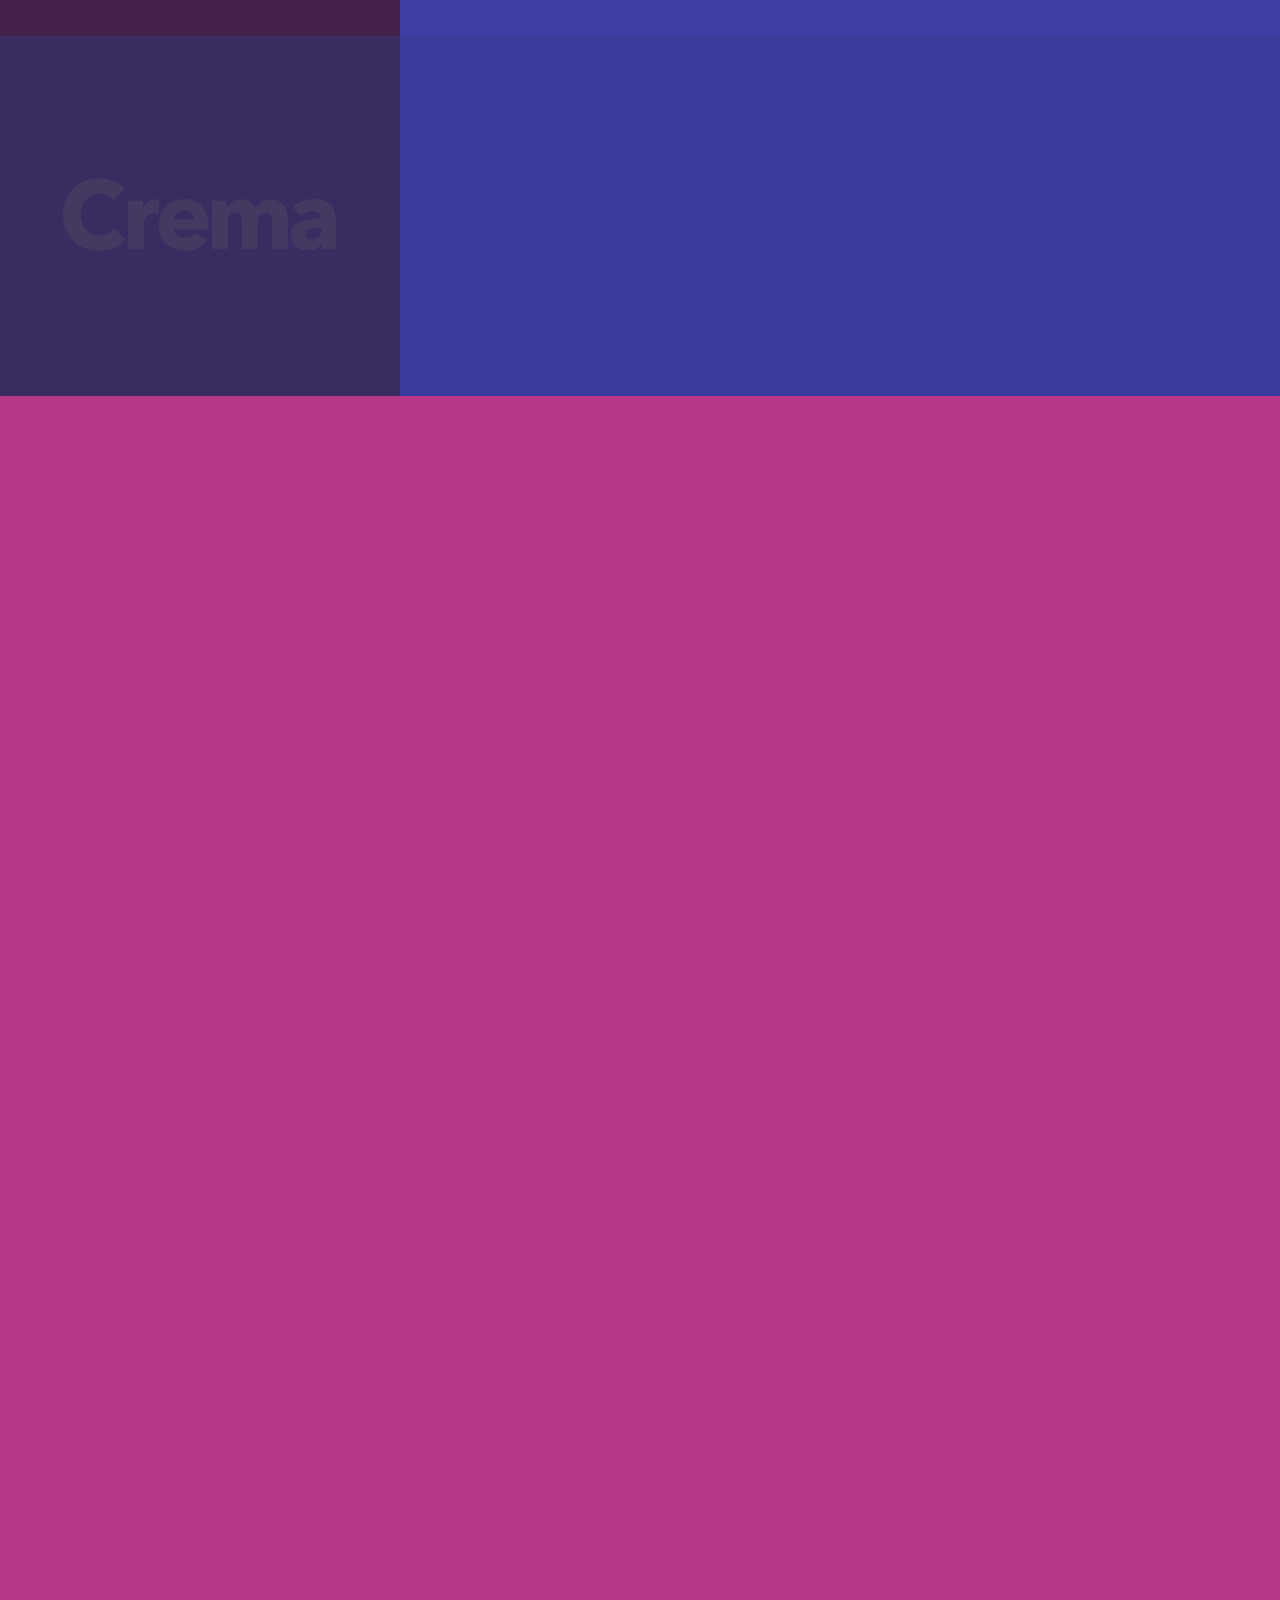
==== commit 3cd1c589: "4/7 commit" ====
--- a/index.html
+++ b/index.html
@@ -17,8 +17,8 @@
 						<ul>
 							<li><a href="#intro">Welcome</a></li>
 							<li><a href="#one">My Projects</a></li>
-							<li><a href="#two">About Me</a></li>
-							<li><a href="#three">Inquiries</a></li>
+							<li><a href="#two">Resume</a></li>
+							<li><a href="#three">About Me</a></li>
 						</ul>
 					</nav>
 				</div>
@@ -81,42 +81,22 @@
 				<!-- Two -->
 					<section id="two" class="wrapper style3 fade-up">
 						<div class="inner">
-							<h2>What I do</h2>
-							<p>Throughout my journey as a UX/UI Designer, I have had the opportunity to work on a number of different projects.  My experiences have allowed me to gather an arsenal of skills that make me not only an effective worker, but a versatile designer.</p>
-							<div class="features">
-								<section>
-									<span class="icon major fa-code"></span>
-									<h3>Coding</h3>
-									<p>One of my most treasured skills. I have held a role in my project groups as the technical savant.  I consider myself proficient in HTML/CSS, with experience using JS, Java, Python and C++.  However, this is only the beginning of this list.  I hope future work/projects will make this list grow!</p>
-								</section>
-								<section>
-									<span class="icon major fa-diamond"></span>
-									<h3>Wireframing and Prototyping</h3>
-									<p>With a strong passion for creating modern, responsive UI's, I have used many tools to aid in visualizing in my designs.  I am most proficient with Sketch and Figma.  I also have extensive experience using the Adobe Creative Suite in order to create final deliverables.</p>
-								</section>
-								<section>
-									<span class="icon major fa-cog"></span>
-									<h3>Project Management</h3>
-									<p>I have worked on multiple projects where I have served as either a Project Lead or a Co-Lead. My experience is mainly in utilizing Lean UX to drive my design process.  However, I also have knowledge of Agile Development methods </p>
-								</section>
-								<section>
-									<span class="icon major fa-chain"></span>
-									<h3>Collaboration</h3>
-									<p>I am a strong believer that collaborative work creates the finest solutions.  Personally, I love bouncing ideas off peers and getting feedback on my work.  During my time at Purdue, I have worked in many collaborative teams for classes/projects.  Thus, collaboration and small group communication are nothing new to me.</p>
-								</section>
-							</div>
-							<ul class="actions">
-								<li><a href="aboutme.html" class="button">Learn more</a></li>
-							</ul>
+							<h2>Resume</h2>
+							<p>Take a look at my Resume! </p>
+							<span class="image fit"><img src="images/resume.svg" alt="" /></span>
 						</div>
 					</section>
 
 				<!-- Three -->
 					<section id="three" class="wrapper style1 fade-up">
 						<div class="inner">
-							<h2>Get in touch</h2>
-							<p>If anything on my site has perked your interests, feel free to contact me for any further inquiries!</p>
-							<div class="split style1">
+							<h2>About Me</h2>
+							<p>Get to know me a little more!</p>
+							<ul class="actions">
+								<li><a href="aboutme.html" class="button">Learn more</a></li>
+							</ul>
+
+							<!-- <div class="split style1">
 								<section>
 									<form method="post" action="#">
 										<div class="fields">
@@ -157,6 +137,7 @@
 									</ul>
 								</section>
 							</div>
+						-->
 						</div>
 					</section>
 
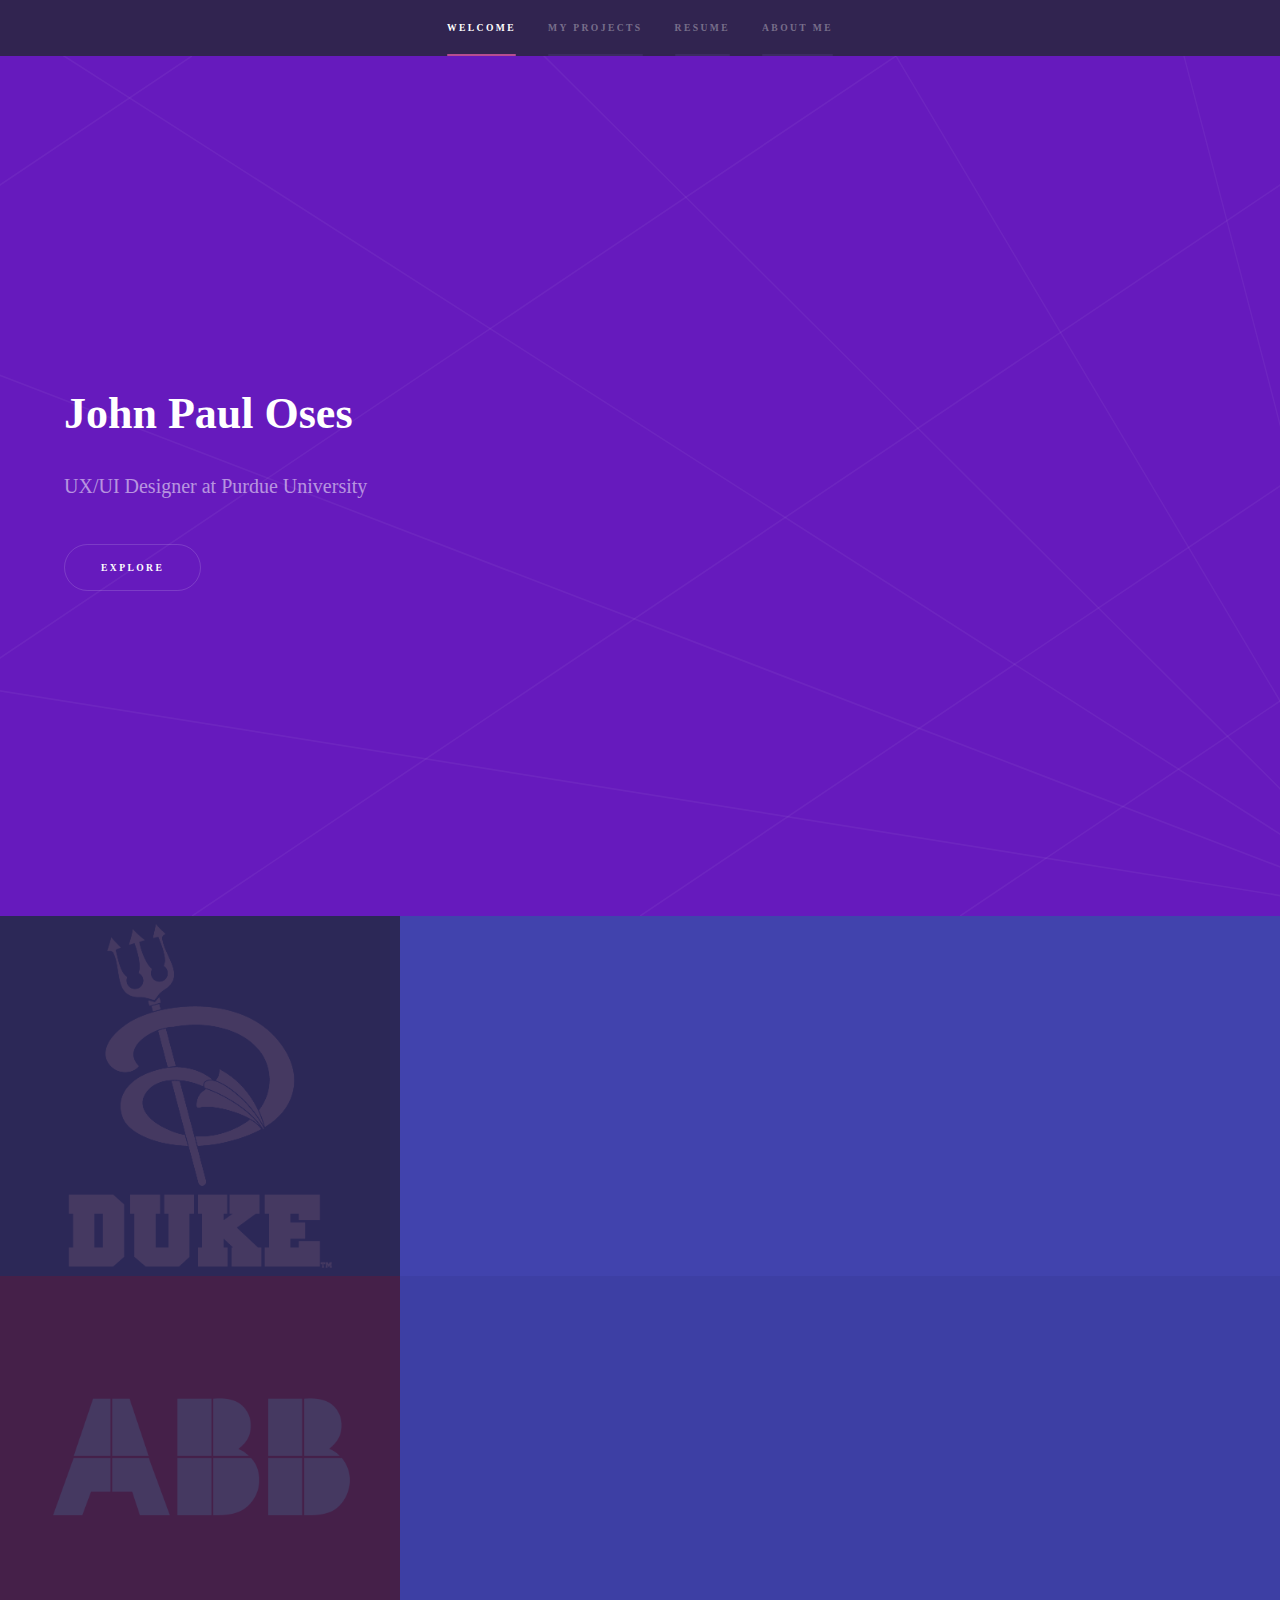
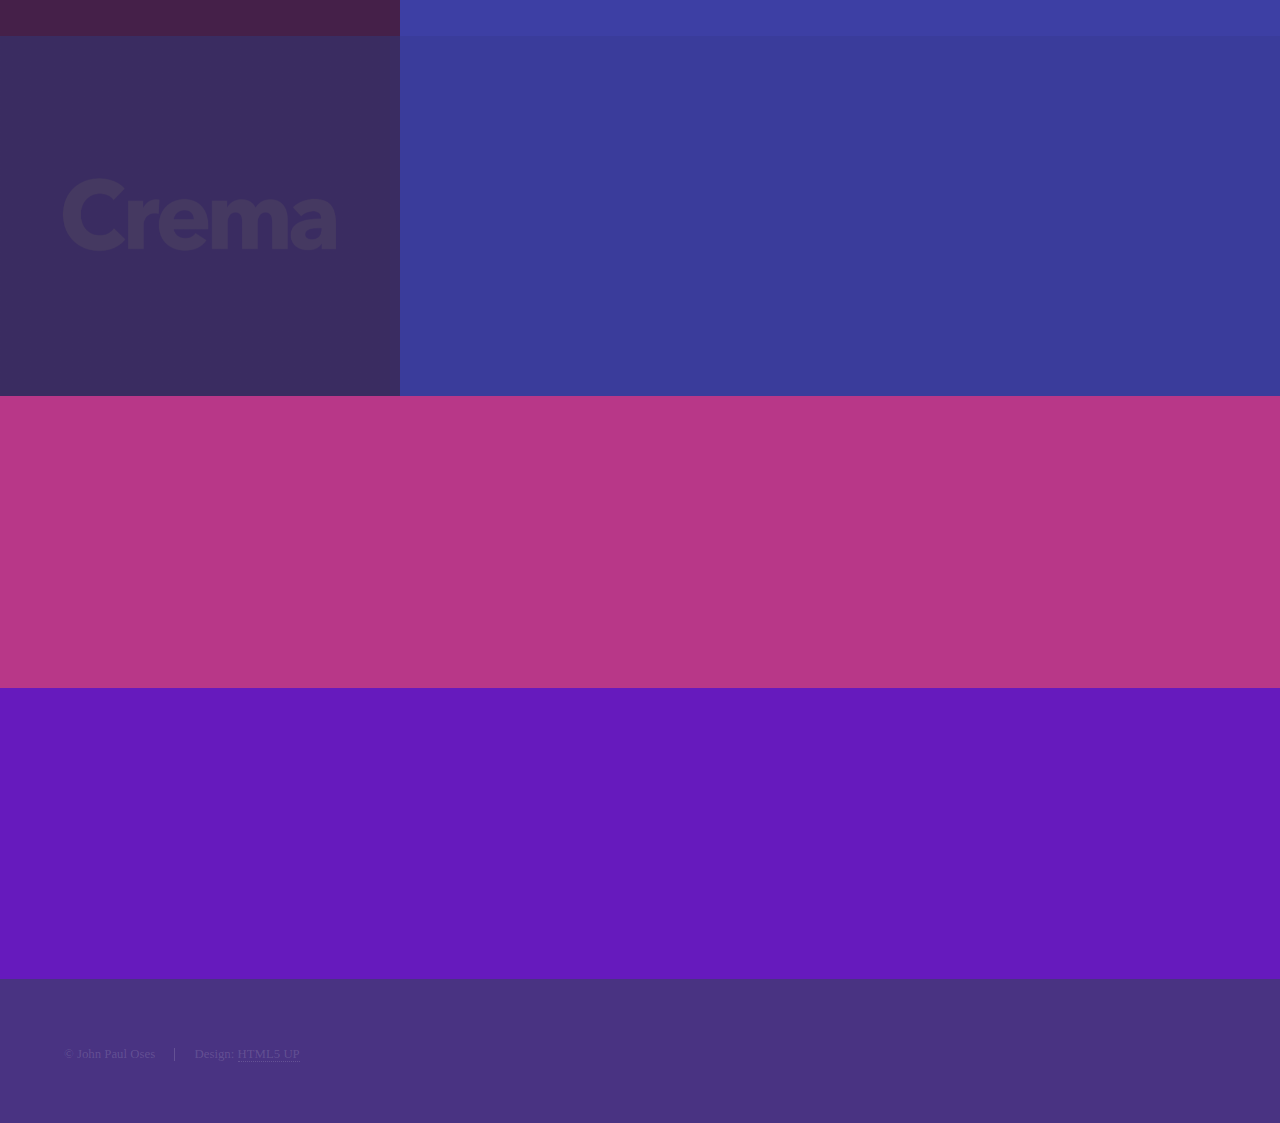
==== commit 74dd2fce: "4/7 resume update" ====
--- a/index.html
+++ b/index.html
@@ -83,7 +83,9 @@
 						<div class="inner">
 							<h2>Resume</h2>
 							<p>Take a look at my Resume! </p>
-							<span class="image fit"><img src="images/resume.svg" alt="" /></span>
+							<ul class="actions">
+								<li><a href="resume.pdf" class="button">View Resume</a></li>
+							</ul>
 						</div>
 					</section>
 
